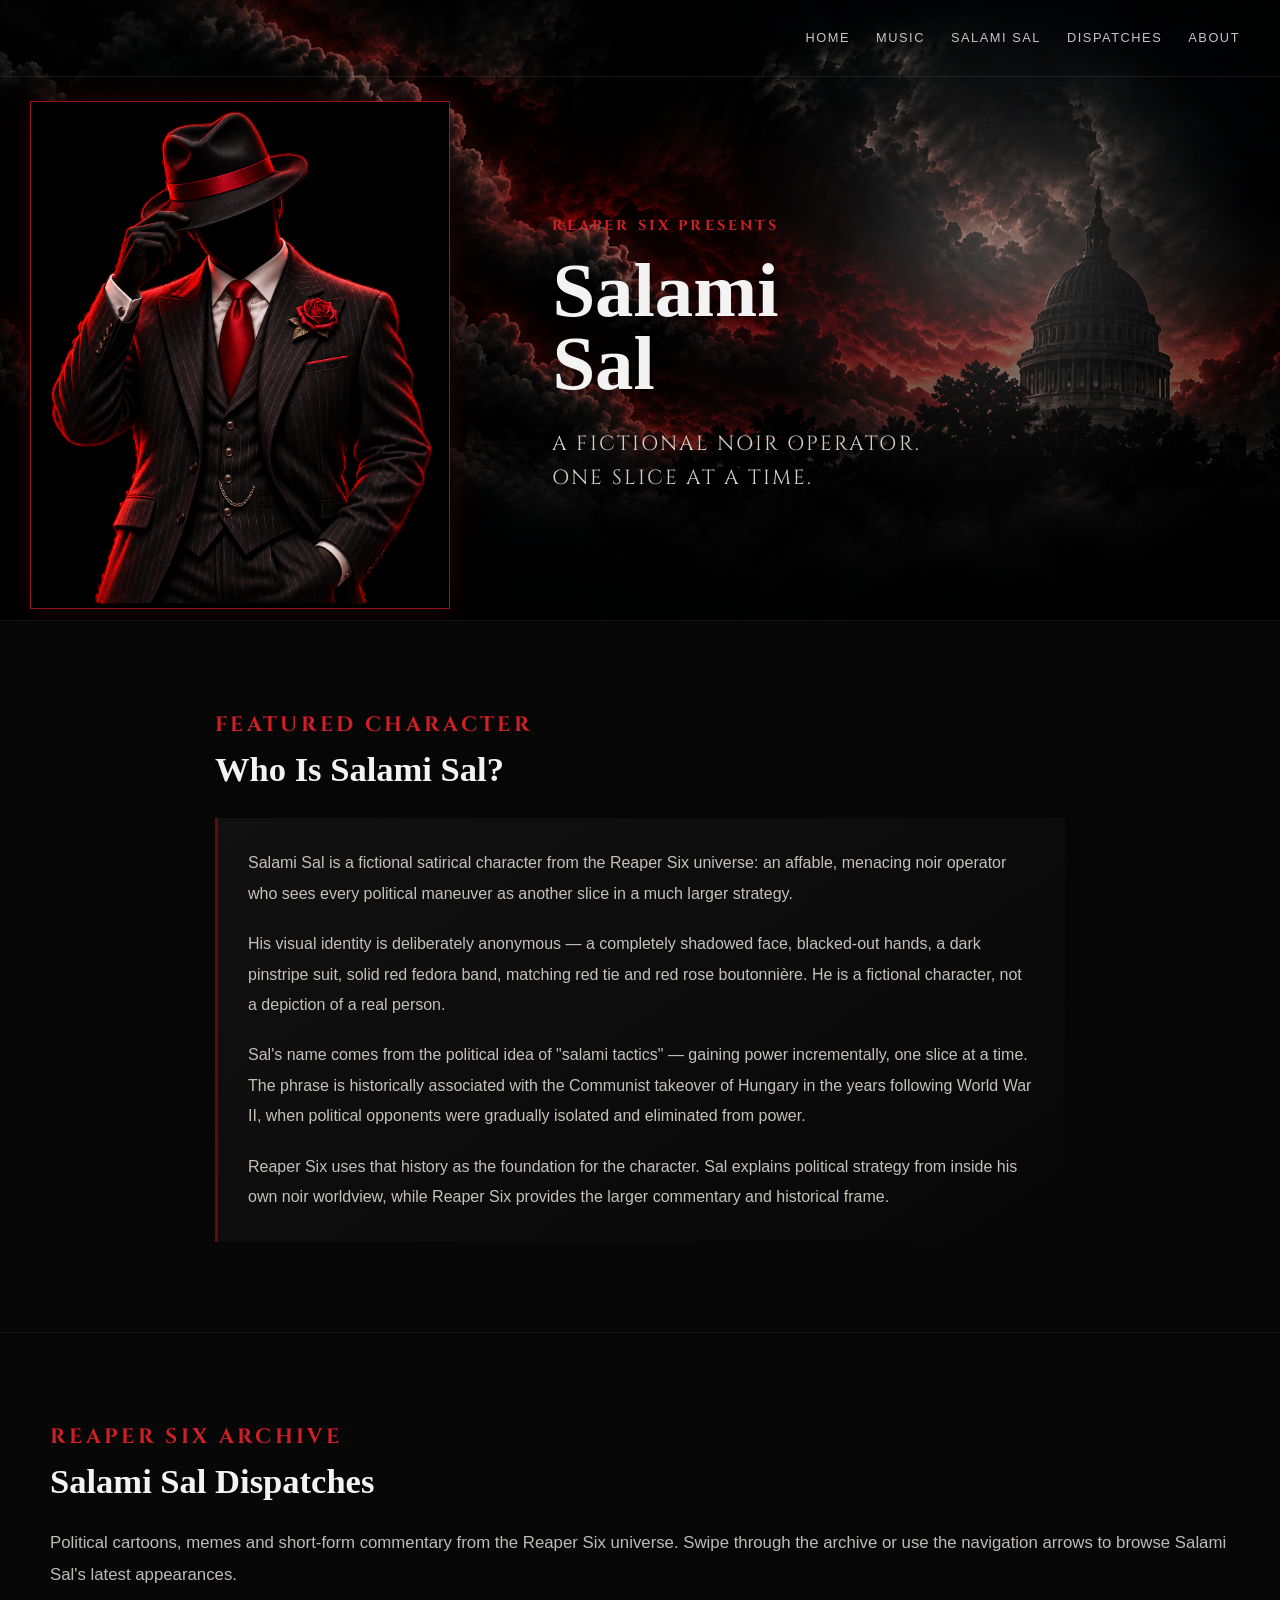
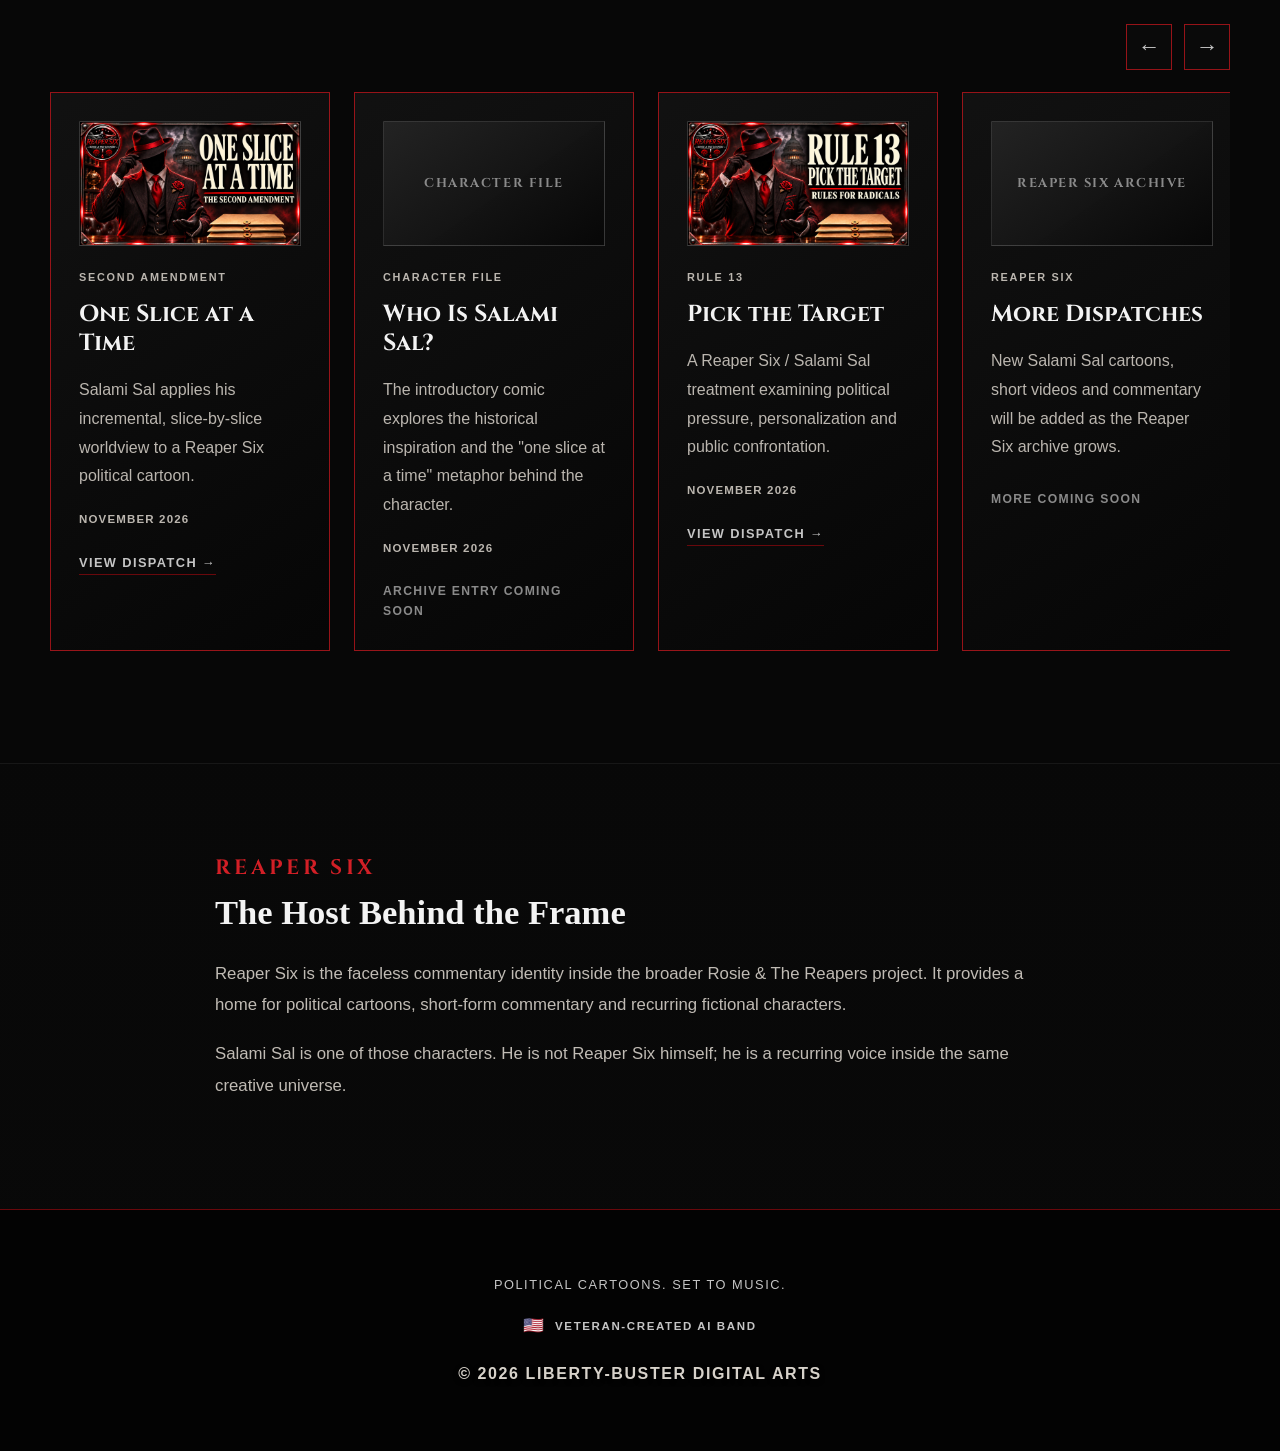
==== reaper-six.html @ 79b8bc8f "Update Reaper Six card with image and link" ====
<!DOCTYPE html>
<html lang="en">
<head>
  <meta charset="UTF-8">
  <meta name="viewport" content="width=device-width, initial-scale=1.0">

  <title>Reaper Six | Rosie & The Reapers</title>

  <meta
    name="description"
    content="Reaper Six commentary and the fictional satirical character Salami Sal — part of the Rosie & The Reapers universe."
  >

  <link rel="preconnect" href="https://fonts.googleapis.com">
  <link rel="preconnect" href="https://fonts.gstatic.com" crossorigin>
  <link
    href="https://fonts.googleapis.com/css2?family=Cinzel:wght@500;600;700&display=swap"
    rel="stylesheet"
  >

  <link rel="stylesheet" href="styles.css">

  <style>
    .reaper-six-page .song-hero-content {
      grid-template-columns: minmax(300px, 420px) 1fr;
    }

    .salami-sal-portrait img {
      display: block;
      width: 100%;
      max-width: 420px;
      height: auto;

      border: 1px solid var(--border-red);
      box-shadow:
        0 0 28px rgba(190, 22, 29, 0.18),
        0 18px 38px rgba(0, 0, 0, 0.72);
    }

    .reaper-six-page .song-caption {
      max-width: 720px;
    }

    .reaper-six-card-grid {
      margin-top: 34px;

      display: grid;
      grid-template-columns: repeat(2, minmax(0, 1fr));
      gap: 24px;
    }

    .reaper-six-card {
      padding: 28px;

      border: 1px solid var(--border-red);
      background:
        linear-gradient(
          145deg,
          rgba(18, 18, 18, 0.96),
          rgba(6, 6, 6, 0.96)
        );
    }

    .reaper-six-card .card-category {
      margin: 0 0 12px;
    }

    .reaper-six-card h3 {
      margin: 0 0 18px;

      color: var(--white);
      font-family: "Cinzel", Georgia, serif;
      font-size: 1.45rem;
      line-height: 1.25;
    }

    .reaper-six-card p {
      color: #bbb6af;
      line-height: 1.8;
    }

    .reaper-six-card a {
      display: inline-block;
      margin-top: 12px;

      color: var(--silver);
      font-size: 0.8rem;
      font-weight: 700;
      letter-spacing: 0.11em;
      text-decoration: none;
      text-transform: uppercase;

      border-bottom: 1px solid var(--red-dark);
    }

    .reaper-six-card a:hover {
      color: var(--red-bright);
      border-color: var(--red-bright);
    }

    .reaper-six-status {
      display: inline-block;
      margin-top: 12px;

      color: var(--steel);
      font-size: 0.76rem;
      font-weight: 700;
      letter-spacing: 0.11em;
      text-transform: uppercase;
    }

    .character-details {
      margin-top: 30px;
      padding: 30px;

      border-left: 3px solid var(--red-dark);
      background:
        linear-gradient(
          145deg,
          rgba(18, 18, 18, 0.92),
          rgba(7, 7, 7, 0.92)
        );
    }

    .character-details p {
      margin: 0 0 20px;
      color: #c5c0b8;
      line-height: 1.9;
    }

    .character-details p:last-child {
      margin-bottom: 0;
    }

    @media (max-width: 1100px) {
      .reaper-six-page .song-hero-content {
        grid-template-columns: 1fr;
      }

      .salami-sal-portrait img {
        max-width: 380px;
      }

      .reaper-six-card-grid {
        grid-template-columns: 1fr;
      }
    }
  /* =========================================
   SALAMI SAL DISPATCH CAROUSEL
   ========================================= */

.dispatch-carousel-shell {
  margin-top: 34px;
}

.dispatch-carousel-topbar {
  display: flex;
  justify-content: flex-end;
  gap: 12px;
  margin-bottom: 18px;
}

.carousel-button {
  width: 46px;
  height: 46px;

  border: 1px solid var(--border-red);
  background: rgba(10, 10, 10, 0.92);
  color: var(--silver);

  font-size: 1.4rem;
  cursor: pointer;

  transition:
    border-color 0.2s ease,
    color 0.2s ease,
    background 0.2s ease;
}

.carousel-button:hover,
.carousel-button:focus-visible {
  color: var(--red-bright);
  border-color: var(--red-bright);
  background: rgba(25, 8, 8, 0.96);
}

.salami-carousel {
  display: grid;
  grid-auto-flow: column;
  grid-auto-columns: minmax(
    280px,
    calc((100% - 48px) / 3)
  );

  gap: 24px;

  overflow-x: auto;
  overscroll-behavior-inline: contain;

  scroll-behavior: smooth;
  scroll-snap-type: inline mandatory;

  padding: 4px 2px 22px;
}

.salami-carousel .reaper-six-card {
  scroll-snap-align: start;
  scroll-snap-stop: always;
  min-width: 0;
}

.salami-carousel:focus-visible {
  outline: 1px solid var(--red-bright);
  outline-offset: 6px;
}

.dispatch-thumb {
  width: 100%;
  aspect-ratio: 16 / 9;
  margin-bottom: 22px;

  overflow: hidden;

  border: 1px solid rgba(150, 150, 150, 0.25);
  background:
    linear-gradient(
      145deg,
      rgba(36, 36, 36, 0.94),
      rgba(7, 7, 7, 0.98)
    );
}

.dispatch-thumb img {
  display: block;
  width: 100%;
  height: 100%;
  object-fit: cover;
}

.dispatch-thumb-placeholder {
  display: flex;
  align-items: center;
  justify-content: center;

  padding: 20px;

  color: var(--steel);
  font-family: "Cinzel", Georgia, serif;
  font-size: 0.8rem;
  font-weight: 700;
  letter-spacing: 0.12em;
  text-align: center;
  text-transform: uppercase;
}

.dispatch-date {
  margin-top: 18px;

  color: var(--steel);
  font-size: 0.72rem;
  font-weight: 700;
  letter-spacing: 0.1em;
  text-transform: uppercase;
}

@media (max-width: 900px) {
  .salami-carousel {
    grid-auto-columns: 76%;
  }
}

@media (max-width: 600px) {
  .salami-carousel {
    grid-auto-columns: 88%;
    gap: 18px;
  }

  .dispatch-carousel-topbar {
    margin-bottom: 14px;
  }

  .carousel-button {
    width: 42px;
    height: 42px;
  }
}
  </style>
</head>

<body class="reaper-six-page">

<header class="site-header">
  <div class="header-inner">
    <nav class="main-nav" aria-label="Main navigation">
      <a href="index.html">Home</a>
      <a href="index.html#music">Music</a>
      <a href="#salami-sal">Salami Sal</a>
      <a href="#dispatches">Dispatches</a>
      <a href="index.html#about">About</a>
    </nav>
  </div>
</header>

<main>

  <!-- =========================================
       REAPER SIX HERO
       ========================================= -->

  <section class="song-hero">
    <div class="song-hero-atmosphere"></div>
    <div class="song-hero-overlay"></div>

    <div class="song-hero-content">

      <div class="salami-sal-portrait">
        <img
          src="assets/salami-sal-portrait.png"
          alt="Salami Sal, a fictional faceless noir character from Reaper Six"
        >
      </div>

      <div class="song-heading">
        <p class="song-category">
          Reaper Six Presents
        </p>

        <h1>
          Salami<br>
          Sal
        </h1>

        <p class="song-caption">
          A fictional noir operator.<br>
          One slice at a time.
        </p>
      </div>

    </div>
  </section>


  <!-- =========================================
       SALAMI SAL
       ========================================= -->

  <section class="song-section" id="salami-sal">
    <div class="song-section-inner song-text-column">

      <p class="section-label">
        FEATURED CHARACTER
      </p>

      <h2>
        Who Is Salami Sal?
      </h2>

   <div class="character-details">

  <p>
    Salami Sal is a fictional satirical character from the Reaper Six
    universe: an affable, menacing noir operator who sees every political
    maneuver as another slice in a much larger strategy.
  </p>

  <p>
    His visual identity is deliberately anonymous — a completely shadowed
    face, blacked-out hands, a dark pinstripe suit, solid red fedora band,
    matching red tie and red rose boutonnière. He is a fictional character,
    not a depiction of a real person.
  </p>

  <p>
    Sal's name comes from the political idea of "salami tactics" — gaining
    power incrementally, one slice at a time. The phrase is historically
    associated with the Communist takeover of Hungary in the years following
    World War II, when political opponents were gradually isolated and
    eliminated from power.
  </p>

  <p>
    Reaper Six uses that history as the foundation for the character.
    Sal explains political strategy from inside his own noir worldview,
    while Reaper Six provides the larger commentary and historical frame.
  </p>

</div>   

    </div>
  </section>

<!-- =========================================
     SALAMI SAL DISPATCHES
     ========================================= -->

<section class="song-section song-section-dark" id="dispatches">

  <div class="song-section-inner">

    <p class="section-label">
      REAPER SIX ARCHIVE
    </p>

    <h2>
      Salami Sal Dispatches
    </h2>

    <p class="song-body-copy">
      Political cartoons, memes and short-form commentary from the
      Reaper Six universe. Swipe through the archive or use the
      navigation arrows to browse Salami Sal's latest appearances.
    </p>


    <div class="dispatch-carousel-shell">

      <div class="dispatch-carousel-topbar">

        <button
          class="carousel-button carousel-prev"
          type="button"
          aria-label="Previous Salami Sal dispatch"
        >
          ←
        </button>

        <button
          class="carousel-button carousel-next"
          type="button"
          aria-label="Next Salami Sal dispatch"
        >
          →
        </button>

      </div>


      <div
        class="salami-carousel"
        id="salami-carousel"
        tabindex="0"
        aria-label="Salami Sal Dispatches"
      >


        <article class="reaper-six-card">

  <div class="dispatch-thumb">
    <img
      src="assets/dispatches/salami-sal-second-amendment.jpg"
      alt="One Slice at a Time — The Second Amendment"
    >
  </div>

  <p class="card-category">
    SECOND AMENDMENT
  </p>

  <h3>
    One Slice at a Time
  </h3>

  <p>
    Salami Sal applies his incremental, slice-by-slice
    worldview to a Reaper Six political cartoon.
  </p>

  <p class="dispatch-date">
    November 2026
  </p>

  <a href="dispatches/salami-sal-second-amendment.html">
    View Dispatch →
  </a>

</article>

        <article class="reaper-six-card">

          <div class="dispatch-thumb dispatch-thumb-placeholder">
            Character File
          </div>

          <p class="card-category">
            CHARACTER FILE
          </p>

          <h3>
            Who Is Salami Sal?
          </h3>

          <p>
            The introductory comic explores the historical inspiration
            and the "one slice at a time" metaphor behind the character.
          </p>

          <p class="dispatch-date">
            November 2026
          </p>

          <span class="reaper-six-status">
            Archive entry coming soon
          </span>

        </article>


      <article class="reaper-six-card">

  <div class="dispatch-thumb">
    <img
      src="assets/dispatches/salami-sal-rule-13.jpg"
      alt="Rule 13: Pick the Target"
    >
  </div>

  <p class="card-category">
    RULE 13
  </p>

  <h3>
    Pick the Target
  </h3>

  <p>
    A Reaper Six / Salami Sal treatment examining political
    pressure, personalization and public confrontation.
  </p>

  <p class="dispatch-date">
    November 2026
  </p>

  <a href="dispatches/salami-sal-rule-13.html">
    View Dispatch →
  </a>

</article>

        <article class="reaper-six-card">

          <div class="dispatch-thumb dispatch-thumb-placeholder">
            Reaper Six Archive
          </div>

          <p class="card-category">
            REAPER SIX
          </p>

          <h3>
            More Dispatches
          </h3>

          <p>
            New Salami Sal cartoons, short videos and commentary
            will be added as the Reaper Six archive grows.
          </p>

          <span class="reaper-six-status">
            More coming soon
          </span>

        </article>


      </div>

    </div>

  </div>

</section>
 


  <!-- =========================================
       ABOUT REAPER SIX
       ========================================= -->

  <section class="song-section">
    <div class="song-section-inner song-text-column">

      <p class="section-label">
        REAPER SIX
      </p>

      <h2>
        The Host Behind the Frame
      </h2>

      <div class="song-body-copy">
        <p>
          Reaper Six is the faceless commentary identity inside the broader
          Rosie &amp; The Reapers project. It provides a home for political
          cartoons, short-form commentary and recurring fictional characters.
        </p>

        <p>
          Salami Sal is one of those characters. He is not Reaper Six himself;
          he is a recurring voice inside the same creative universe.
        </p>
      </div>

    </div>
  </section>

</main>

<footer class="site-footer">
  <p class="footer-tagline">
    Political Cartoons. Set to Music.
  </p>

  <div class="veteran-badge">
    <span class="veteran-flag" aria-hidden="true">🇺🇸</span>
    <span>Veteran-Created AI Band</span>
  </div>

  <p class="copyright">
    © 2026 Liberty-Buster Digital Arts
  </p>
</footer>

<script>
  const salamiCarousel =
    document.getElementById("salami-carousel");

  const previousDispatch =
    document.querySelector(".carousel-prev");

  const nextDispatch =
    document.querySelector(".carousel-next");

  function getDispatchScrollAmount() {
    const card =
      salamiCarousel.querySelector(".reaper-six-card");

    if (!card) {
      return salamiCarousel.clientWidth * 0.8;
    }

    return card.getBoundingClientRect().width + 24;
  }

  previousDispatch.addEventListener("click", function () {
    salamiCarousel.scrollBy({
      left: -getDispatchScrollAmount(),
      behavior: "smooth"
    });
  });

  nextDispatch.addEventListener("click", function () {
    salamiCarousel.scrollBy({
      left: getDispatchScrollAmount(),
      behavior: "smooth"
    });
  });
</script>
  
</body>
</html>
---- styles.css ----
/* =========================================================
   ROSIE & THE REAPERS
   Global Design System
   ========================================================= */

:root {
  --black: #050505;
  --black-soft: #0c0c0c;
  --panel: #111111;

  --red: #b31217;
  --red-bright: #d21f26;
  --red-dark: #69080c;

  --silver: #c5c5c5;
  --steel: #8a8a8a;
  --white: #f3f3f3;

  --border-red: rgba(190, 22, 29, 0.78);

  --content-width: 1200px;
}


/* =========================================================
   RESET
   ========================================================= */

* {
  box-sizing: border-box;
}

html {
  scroll-behavior: smooth;
}

body {
  margin: 0;

  background:
    linear-gradient(
      to bottom,
      #050505,
      #090909
    );

  color: var(--white);

  font-family:
    Arial,
    Helvetica,
    sans-serif;

  line-height: 1.6;
}

a {
  color: inherit;
}


/* =========================================================
   HEADER
   ========================================================= */

.site-header {
  position: absolute;
  top: 0;
  left: 0;
  width: 100%;

  z-index: 10;

  border-bottom:
    1px solid rgba(255, 255, 255, 0.08);
}

.header-inner {
  width: min(
    calc(100% - 40px),
    var(--content-width)
  );

  margin: 0 auto;

  min-height: 76px;

  display: flex;
   
  align-items: center; 
   
  justify-content: flex-end;
   
  gap: 30px;
}

.site-name {
  color: var(--white);

  text-decoration: none;

  font-size: 1rem;

  font-weight: 700;

  letter-spacing: 0.12em;

  text-transform: uppercase;
}

.main-nav {
  display: flex;
  gap: 26px;

  font-size: 0.8rem;

  letter-spacing: 0.12em;

  text-transform: uppercase;
}

.main-nav a {
  text-decoration: none;

  color: var(--silver);

  transition:
    color 0.2s ease;
}

.main-nav a:hover {
  color: var(--red-bright);
}


/* =========================================================
   HERO
   ========================================================= */

.hero {
  position: relative;
  min-height: 720px;

  display: flex;
  align-items: center;

  overflow: hidden;

  background: #030303;
}

.hero-atmosphere {
  position: absolute;
  inset: 0;

  background-image: url("assets/hero-capitol-bg.png");
  background-size: cover;
  background-position: center center;
  background-repeat: no-repeat;

  transform: scale(1.015);
}
    
.hero::before {
  content: "";

  position: absolute;
  inset: 0;

  z-index: 1;

  background:
    linear-gradient(
      to right,
      rgba(0, 0, 0, 0.22) 0%,
      rgba(0, 0, 0, 0.05) 35%,
      rgba(0, 0, 0, 0.08) 65%,
      rgba(0, 0, 0, 0.28) 100%
    ),
    linear-gradient(
      to bottom,
      rgba(0, 0, 0, 0.05) 0%,
      rgba(0, 0, 0, 0.08) 60%,
      rgba(0, 0, 0, 0.72) 100%
    );
}

.hero-overlay {
  position: absolute;
  inset: 0;

  z-index: 1;

  background:
    radial-gradient(
      ellipse at 50% 45%,
      transparent 30%,
      rgba(0, 0, 0, 0.18) 72%,
      rgba(0, 0, 0, 0.48) 100%
    );
}

.hero-content {
  position: relative;
  z-index: 2;

  width: min(calc(100% - 70px), 1650px);
  margin: 88px auto 0;

  display: grid;

  grid-template-columns:
    minmax(280px, 370px)
    minmax(520px, 1fr)
    minmax(180px, 220px);

  align-items: center;

  gap: clamp(70px, 7vw, 130px);
}
/* =========================================================
   HERO LOGO
   ========================================================= */

.hero-logo {
  grid-column: 1;
  grid-row: 1;

  display: flex;
  align-items: center;
  justify-content: flex-start;

  justify-self: start;
}

.hero-logo img {
  display: block;

  width: clamp(270px, 22vw, 360px);
  max-width: 100%;
  height: auto;

  border-radius: 50%;  

  filter:
    drop-shadow(0 0 22px rgba(190, 15, 20, 0.28))
    drop-shadow(0 12px 30px rgba(0, 0, 0, 0.85));
}

.hero-main {
  grid-column: 2;
  grid-row: 1;

  align-self: center;

  max-width: 780px;

  transform: translateY(-22px); 
}

.hero-sidecopy {
  grid-column: 3;
  grid-row: 1;

  justify-self: end;
  align-self: center;

  width: 190px;

  text-align: center;

  transform: translateX(24px);
}

/* hero typography */

/* =========================================================
   HERO WORDMARK IMAGE
   ========================================================= */

.hero-brand-lockup {
  width: 108%;
  transform: translate(-4%, -24px);
  text-align: center;
}

.hero-wordmark-image {
  margin-bottom: 10px;
}

.hero-wordmark-image img {
  display: block;
  width: 100%;
  max-width: 820px;
  height: auto;

  filter:
    drop-shadow(0 5px 8px rgba(0, 0, 0, 0.85))
    drop-shadow(0 10px 18px rgba(0, 0, 0, 0.55));
}

.hero-tagline {
  margin: 0 auto 18px;

  color: #f0ece5;

  font-family: "Cinzel", Georgia, serif;
  font-size: clamp(1rem, 1.35vw, 1.25rem);
  font-weight: 600;

  letter-spacing: 0.20em;
  line-height: 1.5;

  text-align: center;
  text-transform: uppercase;

  text-shadow:
    0 2px 5px rgba(0, 0, 0, 1),
    0 0 12px rgba(0, 0, 0, 0.9);
}

.hero-intro {
  max-width: 540px;

  margin: 0 0 26px;

  color: #d1ccc4;

  font-size: 1rem;
  font-weight: 500;

  line-height: 1.7;
  letter-spacing: 0.10em;

  text-transform: uppercase;

  text-shadow:
    0 2px 5px rgba(0, 0, 0, 1),
    0 0 10px rgba(0, 0, 0, 0.9);
}

.hero-button {
  display: inline-block;

  padding: 13px 25px;

  border: 1px solid var(--red-bright);

  background: rgba(0, 0, 0, 0.28);

  color: var(--white);

  text-decoration: none;
  text-transform: uppercase;

  letter-spacing: 0.15em;

  font-size: 0.82rem;
  font-weight: 700;

  text-shadow:
    0 2px 4px rgba(0, 0, 0, 0.9);

  transition:
    background 0.2s ease,
    border-color 0.2s ease;
}

.hero-button:hover {
  background:
    var(--red-dark);

  border-color:
    var(--red-bright);
}

.sidecopy-tagline {
  margin: 0;

  color: var(--white);

  font-family:
    Georgia,
    "Times New Roman",
    serif;

  font-size:
    clamp(1.3rem, 1.7vw, 2rem);

  line-height: 1.22;

  letter-spacing: 0.06em;

  text-transform: uppercase;

  text-shadow:
    0 2px 8px rgba(0, 0, 0, 0.95);
}

.sidecopy-divider {
  width: 52px;
  height: 2px;

  margin: 0 auto 24px;

  background: var(--red-bright);

  box-shadow:
    0 0 10px rgba(210, 31, 38, 0.55);
}

.sidecopy-points {
  margin: 0;

  color: #e0dcd5;

  font-family: "Cinzel", Georgia, serif;

  font-size: 0.88rem;
  font-weight: 600;

  line-height: 2;
  letter-spacing: 0.12em;

  text-transform: uppercase;

  text-shadow:
    0 2px 5px rgba(0, 0, 0, 1),
    0 0 12px rgba(0, 0, 0, 1);
}

/* =========================================================
   SECTIONS
   ========================================================= */

.section {
  padding:
    100px 20px;

  border-top:
    1px solid
    rgba(255, 255, 255, 0.06);
}

.section-dark {
  background:
    #070707;
}

.section-inner {
  width:
    min(
      100%,
      var(--content-width)
    );

  margin:
    0 auto;
}

.section-inner.narrow {
  max-width:
    800px;
}

.section-label {
  margin:
    0 0 12px;

  color:
    var(--red-bright);

  font-size:
    0.76rem;

  font-weight:
    700;

  letter-spacing:
    0.3em;

  text-transform:
    uppercase;
}

.section h2 {
  margin:
    0 0 24px;

  font-family:
    Georgia,
    "Times New Roman",
    serif;

  font-size:
    clamp(
      2rem,
      5vw,
      4rem
    );

  line-height:
    1.05;
}

.section-copy {
  max-width:
    760px;

  color:
    #b8b8b8;

  font-size:
    1.05rem;
}


/* =========================================================
   CARDS
   ========================================================= */

.card-grid {
  margin-top:
    50px;

  display:
    grid;

  grid-template-columns:
    repeat(
      3,
      1fr
    );

  gap:
    24px;
}

.content-card {
  min-height:
    280px;

  padding:
    30px;

  background:
    linear-gradient(
      145deg,
      #121212,
      #080808
    );

  border:
    1px solid
    var(--border-red);

  box-shadow:
    inset
    0 0 0
    1px
    rgba(255, 255, 255, 0.025);
}

.card-category {
  color:
    var(--red-bright);

  font-size:
    0.68rem;

  font-weight:
    700;

  letter-spacing:
    0.16em;

  text-transform:
    uppercase;
}

.content-card h3 {
  font-family:
    Georgia,
    "Times New Roman",
    serif;

  font-size:
    1.8rem;

  margin:
    18px 0;
}

.content-card p {
  color:
    #aaa;
}

.content-card a {
  display:
    inline-block;

  margin-top:
    18px;

  color:
    var(--silver);

  text-decoration:
    none;

  font-size:
    0.82rem;

  font-weight:
    700;

  letter-spacing:
    0.12em;

  text-transform:
    uppercase;
}

.content-card a:hover {
  color:
    var(--red-bright);
}


/* =========================================================
   FOOTER
   ========================================================= */

.site-footer {
  padding:
    60px 20px;

  text-align:
    center;

  border-top:
    1px solid
    var(--red-dark);

  background:
    #030303;
}

.site-footer p {
  margin:
    5px 0;
}

.footer-tagline {
  color:
    var(--silver);

  letter-spacing:
    0.12em;

  text-transform:
    uppercase;

  font-size:
    0.8rem;
}

.copyright {
  margin-top: 26px !important;

  color: #d7d2ca;

  font-size: 1rem;
  font-weight: 800;

  letter-spacing: 0.10em;
  line-height: 1.5;

  text-transform: uppercase;

  text-shadow:
    0 2px 5px rgba(0, 0, 0, 0.9);
}


/* =========================================================
   VETERAN IDENTITY
   ========================================================= */

.veteran-badge {
  display: flex;
  align-items: center;
  justify-content: center;
  gap: 9px;

  margin-top: 22px;

  color: var(--silver);

  font-size: 0.72rem;
  font-weight: 700;

  letter-spacing: 0.14em;
  text-transform: uppercase;
}

.veteran-flag {
  font-size: 1.05rem;
  line-height: 1;
}

/* =========================================================
   SONG PAGE HERO
   ========================================================= */

.song-hero {
  position: relative;
  min-height: 620px;

  display: flex;
  align-items: center;

  overflow: hidden;

  background: #030303;
}

.song-hero-atmosphere {
  position: absolute;
  inset: 0;

  background-image: url("assets/hero-capitol-bg.png");
  background-size: cover;
  background-position: center;
  background-repeat: no-repeat;
}

.song-hero-overlay {
  position: absolute;
  inset: 0;

  background:
    linear-gradient(
      to right,
      rgba(0, 0, 0, 0.70) 0%,
      rgba(0, 0, 0, 0.30) 45%,
      rgba(0, 0, 0, 0.32) 100%
    ),
    linear-gradient(
      to bottom,
      rgba(0, 0, 0, 0.04),
      rgba(0, 0, 0, 0.58)
    );
}

.song-hero::after {
  content: "";

  position: absolute;
  inset: 0;

  pointer-events: none;
  z-index: 1;

  background:
    radial-gradient(
      circle at 78% 42%,
      rgba(255, 255, 255, 0.22) 0%,
      rgba(255, 255, 255, 0.13) 8%,
      rgba(255, 255, 255, 0.04) 16%,
      rgba(255, 255, 255, 0) 25%
    );

  mix-blend-mode: screen;
  opacity: 0.9;
}

.song-hero-content {
  position: relative;
  z-index: 2;

  width: min(calc(100% - 60px), 1300px);
  margin: 90px auto 0;

  display: grid;
  grid-template-columns: 300px 1fr;

  gap: clamp(60px, 8vw, 130px);

  align-items: center;
}

.song-brand-logo {
  display: block;

  width: 280px;
  max-width: 100%;
  height: auto;

  border-radius: 50%;

  filter:
    drop-shadow(0 0 20px rgba(190, 15, 20, 0.28))
    drop-shadow(0 12px 28px rgba(0, 0, 0, 0.85));
}

.song-category {
  margin: 0 0 18px;

  color: var(--red-bright);

  font-family: "Cinzel", Georgia, serif;

  font-size: 0.9rem;
  font-weight: 700;

  letter-spacing: 0.22em;

  text-transform: uppercase;
}

.song-heading h1 {
  margin: 0 0 26px;

  color: var(--white);

  font-family:
    Georgia,
    "Times New Roman",
    serif;

  font-size: clamp(3.5rem, 6vw, 6.5rem);

  line-height: 0.95;

  text-shadow:
    0 4px 18px rgba(0, 0, 0, 0.95);
}

.song-caption {
  margin: 0;

  color: #d5d0c8;

  font-family: "Cinzel", Georgia, serif;

  font-size: clamp(1rem, 1.6vw, 1.35rem);

  line-height: 1.7;
  letter-spacing: 0.10em;

  text-transform: uppercase;
}


/* =========================================================
   SONG CONTENT
   ========================================================= */

.song-section {
  padding: 90px 24px;

  border-top:
    1px solid rgba(255, 255, 255, 0.06);
}

.song-section-dark {
  background: #070707;
}

.song-section-inner {
  width: min(100%, 1180px);

  margin: 0 auto;
}

.song-text-column {
  max-width: 850px;
}

.song-section h2 {
  margin: 0 0 26px;

  font-family:
    Georgia,
    "Times New Roman",
    serif;

  font-size: clamp(1.8rem, 2.7vw, 2.7rem);

  line-height: 1.08;
}

/* =========================================================
   SONG SECTION LABELS
   ========================================================= */

.song-section .section-label {
  color: var(--red-bright);

  font-family: "Cinzel", Georgia, serif;
  font-size: clamp(1.1rem, 1.7vw, 1.3rem);
  font-weight: 700;

  letter-spacing: 0.16em;
  line-height: 1.35;

  text-transform: uppercase;
}
.song-body-copy {
  color: #c0bbb4;

  font-size: 1.05rem;

  line-height: 1.9;
}


/* =========================================================
   SONG MEDIA
   ========================================================= */

.song-media-grid {
  margin-top: 42px;

  display: grid;

  grid-template-columns:
    minmax(260px, 360px)
    1fr;

  gap: 48px;

  align-items: center;
}

.cover-placeholder {
  aspect-ratio: 1;

  display: grid;
  place-items: center;

  border: 1px solid var(--border-red);

  background:
    linear-gradient(
      145deg,
      #151515,
      #060606
    );

  color: var(--steel);

  font-family: "Cinzel", Georgia, serif;

  letter-spacing: 0.16em;

  text-transform: uppercase;
}

.song-cover img {
  display: block;
  width: 100%;
  height: auto;

  border: 1px solid var(--border-red);

  box-shadow:
    0 10px 28px rgba(0, 0, 0, 0.65);
}

.listen-panel {
  padding: 32px;

  border: 1px solid var(--border-red);

  background: rgba(5, 5, 5, 0.78);
}

.listen-panel p {
  color: #bbb6af;

  line-height: 1.8;
}

.dsp-links {
  margin-top: 26px;

  display: flex;
  flex-wrap: wrap;

  gap: 12px;
}

.dsp-links a {
  padding: 10px 16px;

  border: 1px solid var(--red-dark);

  text-decoration: none;

  font-size: 0.78rem;
  font-weight: 700;

  letter-spacing: 0.10em;

  text-transform: uppercase;
}

.dsp-links a:hover {
  border-color: var(--red-bright);
  background: var(--red-dark);
}


/* =========================================================
   SONG TEXT PANELS
   ========================================================= */

.lyrics-panel,
.reference-panel,
.sources-panel {
  margin-top: 30px;

  padding: 32px;

  border-left:
    3px solid var(--red-dark);

  background:
    linear-gradient(
      145deg,
      rgba(18, 18, 18, 0.92),
      rgba(7, 7, 7, 0.92)
    );

  color: #c5c0b8;

  line-height: 1.9;
}

/* =========================================================
   REFERENCE & SOURCE PANELS
   ========================================================= */

.reference-panel h3,
.sources-panel h3 {
  margin: 38px 0 14px;

  color: var(--red-bright);

  font-family: "Cinzel", Georgia, serif;
  font-size: 1.05rem;
  font-weight: 700;

  letter-spacing: 0.08em;
  line-height: 1.4;
}

.reference-panel h3:first-child,
.sources-panel h3:first-child {
  margin-top: 0;
}

.reference-panel p,
.sources-panel p {
  margin: 0 0 22px;
}

.sources-panel strong {
  color: #e2ddd5;
  font-weight: 700;
}

.sources-panel a {
  color: var(--silver);

  font-weight: 700;
  text-decoration: none;

  border-bottom: 1px solid var(--red-dark);

  transition:
    color 0.2s ease,
    border-color 0.2s ease;
}

.sources-panel a:hover {
  color: var(--red-bright);
  border-color: var(--red-bright);
}

/* =========================================================
   LYRICS
   ========================================================= */

.lyrics-panel {
  color: #d8d3cc;

  font-size: 1.05rem;
  line-height: 1.9;
}

.lyric-stanza {
  margin-bottom: 30px;
}

.lyric-stanza:last-child {
  margin-bottom: 0;
}

.lyric-stanza p {
  margin: 0 0 22px;
}

.lyric-section-label {
  margin: 38px 0 24px;

  color: var(--red-bright);

  font-family: "Cinzel", Georgia, serif;
  font-size: 0.82rem;
  font-weight: 700;

  letter-spacing: 0.18em;
  text-transform: uppercase;
}

.lyric-emphasis {
  color: var(--red-bright);

  font-weight: 700;

  text-shadow:
    0 0 10px rgba(210, 31, 38, 0.18);
}

/* =========================================================
   RESPONSIVE
   ========================================================= */

@media (max-width: 1100px) {

  .header-inner {
    flex-direction: column;
    justify-content: center;
    padding: 16px 0;
  }

 .hero-wordmark-image img {
  width: min(100%, 640px);
  max-width: 100%;
  }

 .hero-tagline {
    font-size: 0.9rem;
    letter-spacing: 0.15em;
  }

  .main-nav {
    flex-wrap: wrap;
    justify-content: center;
    gap: 12px 20px;
  }

 .hero {
  min-height: auto;
  padding: 150px 0 80px;
}

.hero-brand-lockup {
  width: 100%;
  transform: none;
}

.hero-atmosphere {
  background-position: 68% center;
}

.hero-content {
  width: min(calc(100% - 40px), 760px);

  margin-top: 0;

  grid-template-columns: 1fr;

  justify-items: start;

  gap: 30px;

  text-align: left;
}

.hero-logo {
  grid-column: 1;
  grid-row: 1;

  justify-self: start;
}

.hero-logo img {
  width: min(320px, 72vw);
}

.hero-main {
  transform: none;
}

.hero-sidecopy {
  grid-column: 1;
  grid-row: 3;

  justify-self: start;

  max-width: 320px;

  margin-top: 10px;

  text-align: left;
}

.sidecopy-divider {
  margin-left: 0;
  margin-right: 0;
}

.hero-intro {
  margin-left: 0;
  margin-right: 0;
}

  .card-grid {
    grid-template-columns: 1fr;
  }

  /* =========================================================
   SONG PAGE RESPONSIVE
   ========================================================= */

.song-hero {
  min-height: auto;
  padding: 140px 0 70px;
}

.song-hero-content {
  width: min(calc(100% - 40px), 760px);
  margin-top: 0;

  grid-template-columns: 1fr;
  gap: 36px;
}

.song-brand-logo {
  width: min(240px, 60vw);
}

.song-heading h1 {
  font-size: clamp(2.8rem, 12vw, 4.6rem);
}

.song-media-grid {
  grid-template-columns: 1fr;
  gap: 28px;
}

.song-cover {
  max-width: 420px;
}

.song-section {
  padding: 70px 20px;
}

.song-text-column {
  max-width: 100%;
}

.listen-panel {
  padding: 26px;
}

.lyrics-panel,
.reference-panel,
.sources-panel {
  padding: 24px;
} 

}
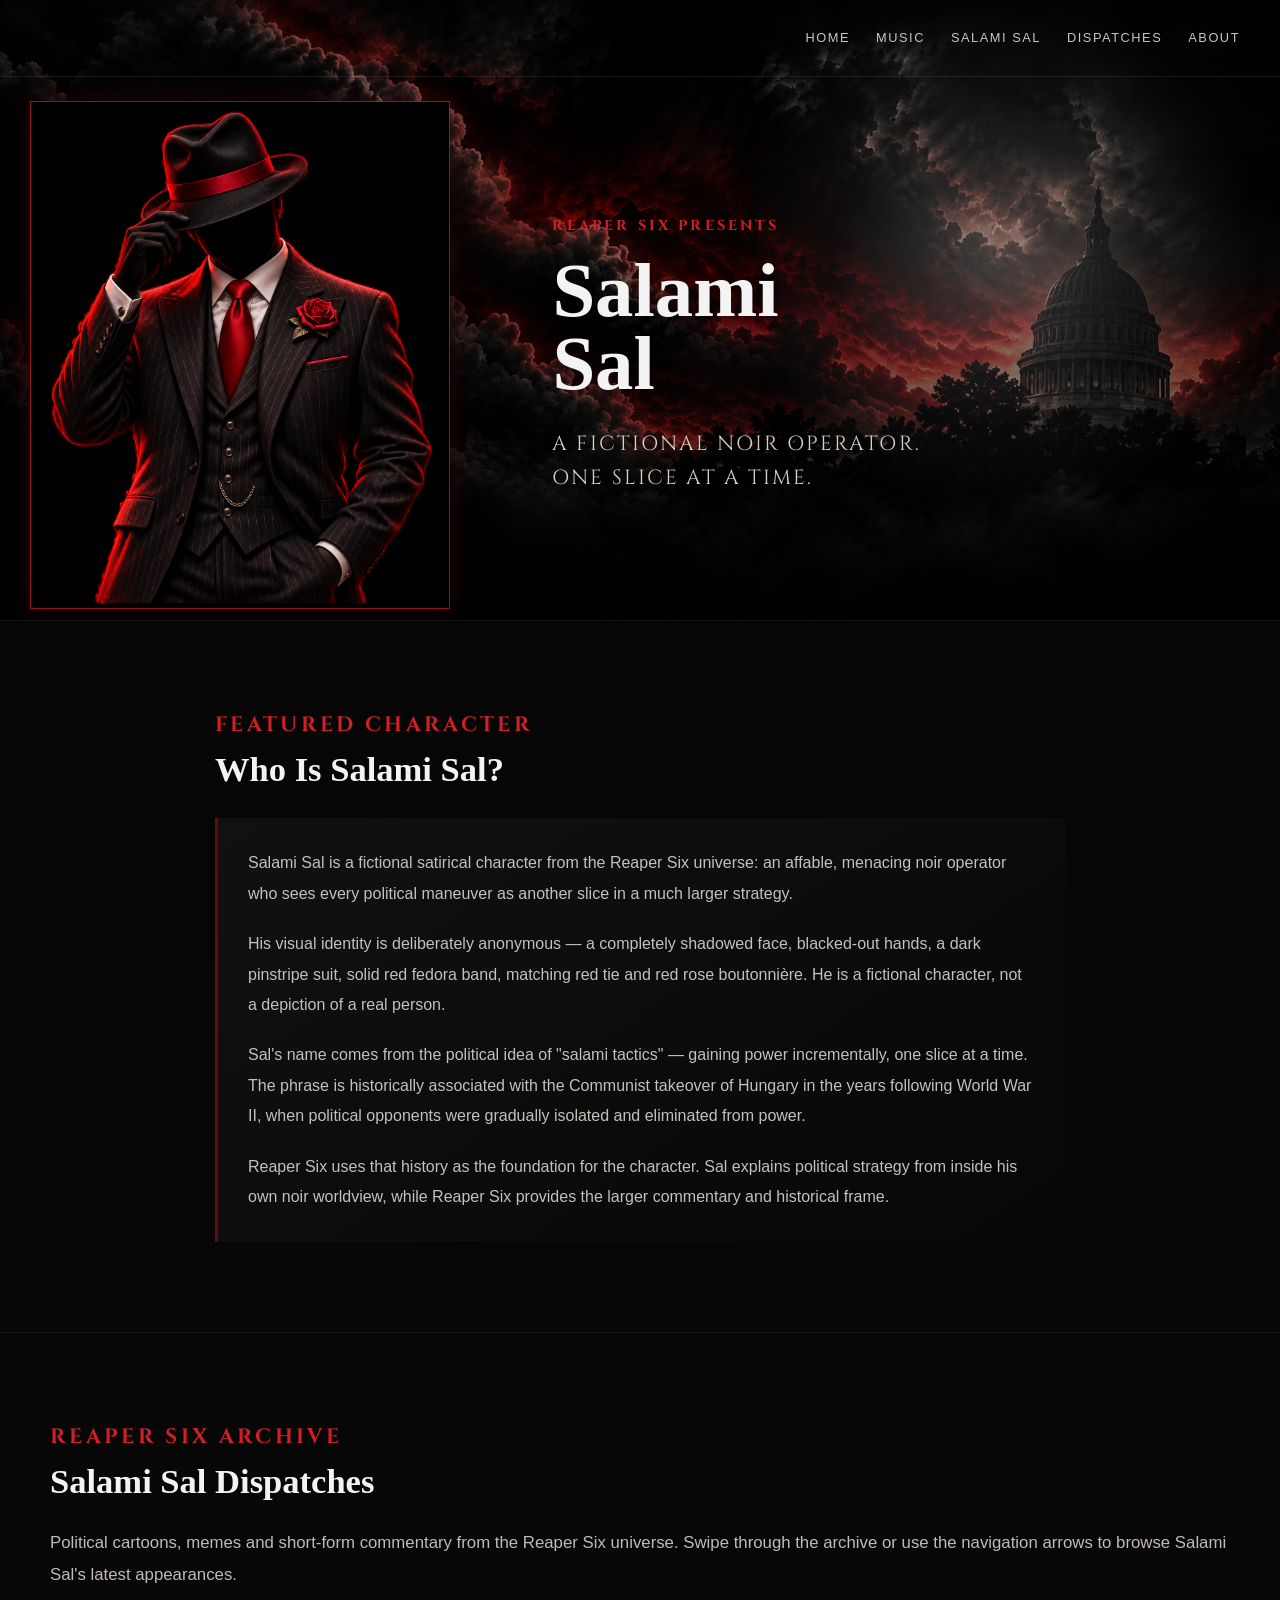
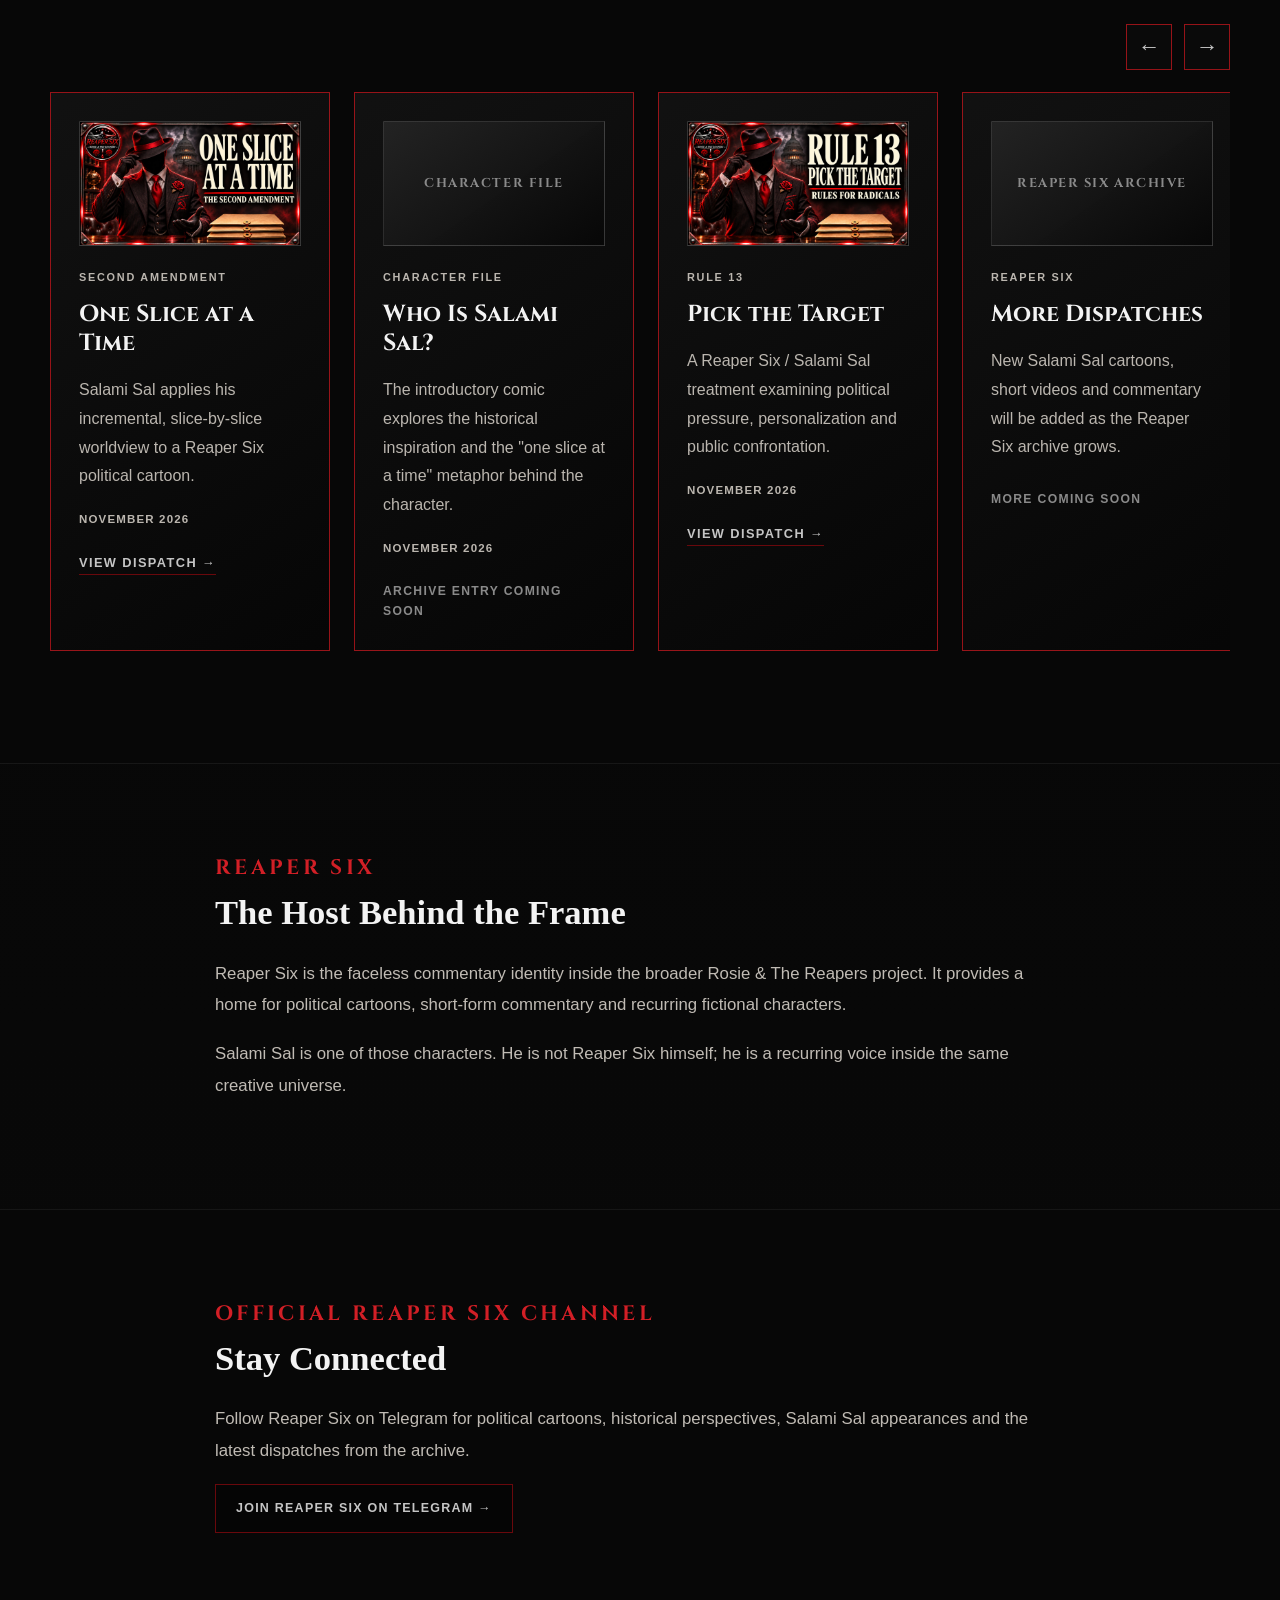
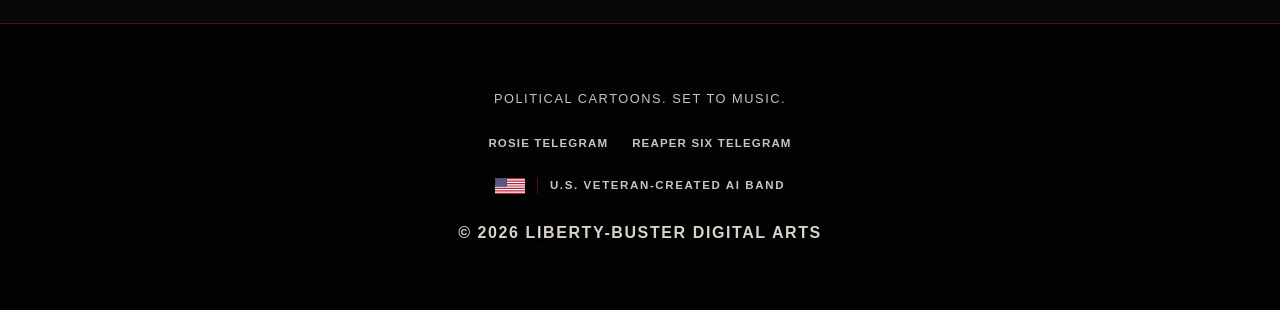
==== commit 70df784e: "Integrate Reaper Six Telegram channel and standardize footer" ====
--- a/reaper-six.html
+++ b/reaper-six.html
@@ -604,17 +604,78 @@
     </div>
   </section>
 
+  <!-- =========================================
+       REAPER SIX TELEGRAM
+       ========================================= -->
+
+  <section class="song-section song-section-dark" id="community">
+
+    <div class="song-section-inner song-text-column">
+
+      <p class="section-label">
+        OFFICIAL REAPER SIX CHANNEL
+      </p>
+
+      <h2>Stay Connected</h2>
+
+      <div class="song-body-copy">
+
+        <p>
+          Follow Reaper Six on Telegram for political cartoons,
+          historical perspectives, Salami Sal appearances
+          and the latest dispatches from the archive.
+        </p>
+
+        <a
+          class="telegram-link"
+          href="https://t.me/reapersix"
+          target="_blank"
+          rel="noopener noreferrer"
+        >
+          Join Reaper Six on Telegram →
+        </a>
+
+      </div>
+
+    </div>
+
+  </section>
+
+
 </main>
 
 <footer class="site-footer">
   <p class="footer-tagline">
     Political Cartoons. Set to Music.
   </p>
-
+<div class="footer-social-links">
+
+  <a
+    href="https://t.me/rosiereapers"
+    target="_blank"
+    rel="noopener noreferrer"
+  >
+    Rosie Telegram
+  </a>
+
+  <a
+    href="https://t.me/reapersix"
+    target="_blank"
+    rel="noopener noreferrer"
+  >
+    Reaper Six Telegram
+  </a>
+
+</div>
   <div class="veteran-badge">
-    <span class="veteran-flag" aria-hidden="true">🇺🇸</span>
-    <span>Veteran-Created AI Band</span>
-  </div>
+
+  <span class="veteran-flag" aria-hidden="true"></span>
+
+  <span class="veteran-divider" aria-hidden="true"></span>
+
+  <span>U.S. Veteran-Created AI Band</span>
+
+</div>
 
   <p class="copyright">
     © 2026 Liberty-Buster Digital Arts
--- a/styles.css
+++ b/styles.css
@@ -688,11 +688,13 @@
    VETERAN IDENTITY
    ========================================================= */
 
+
 .veteran-badge {
   display: flex;
   align-items: center;
   justify-content: center;
-  gap: 9px;
+  flex-wrap: wrap;
+  gap: 12px;
 
   margin-top: 22px;
 
@@ -700,14 +702,25 @@
 
   font-size: 0.72rem;
   font-weight: 700;
-
   letter-spacing: 0.14em;
   text-transform: uppercase;
 }
 
 .veteran-flag {
-  font-size: 1.05rem;
-  line-height: 1;
+  display: inline-block;
+  width: 30px;
+  height: 16px;
+  flex-shrink: 0;
+
+  background: url("assets/us-flag.svg") center / contain no-repeat;
+
+  filter: drop-shadow(0 2px 3px rgba(0, 0, 0, 0.6));
+}
+
+.veteran-divider {
+  width: 1px;
+  height: 16px;
+  background: var(--red-dark);
 }
 
 /* =========================================================
@@ -1287,3 +1300,100 @@
 } 
 
 }
+
+
+/* =========================================================
+   OFFICIAL COMMUNITY CHANNELS
+   ========================================================= */
+
+.community-grid {
+  display: grid;
+  grid-template-columns: repeat(2, minmax(0, 1fr));
+  gap: 24px;
+  margin-top: 40px;
+}
+
+.community-card {
+  min-height: auto;
+  display: flex;
+  flex-direction: column;
+}
+
+.telegram-link {
+  display: inline-flex;
+  align-items: center;
+  justify-content: center;
+  align-self: flex-start;
+
+  gap: 10px;
+  padding: 12px 20px;
+
+  color: var(--silver);
+  border: 1px solid var(--red-dark);
+  background: rgba(5, 5, 5, 0.75);
+
+  font-size: 0.78rem;
+  font-weight: 700;
+  letter-spacing: 0.10em;
+  text-decoration: none;
+  text-transform: uppercase;
+
+  transition:
+    color 0.2s ease,
+    background 0.2s ease,
+    border-color 0.2s ease;
+}
+
+.community-card .telegram-link {
+  margin-top: auto;
+}
+
+.telegram-link:hover,
+.telegram-link:focus-visible {
+  color: var(--white);
+  background: var(--red-dark);
+  border-color: var(--red-bright);
+}
+
+.footer-social-links {
+  display: flex;
+  justify-content: center;
+  flex-wrap: wrap;
+  gap: 14px 24px;
+
+  margin: 24px 0;
+}
+
+.footer-social-links a {
+  color: var(--silver);
+  text-decoration: none;
+
+  font-size: 0.72rem;
+  font-weight: 700;
+  letter-spacing: 0.10em;
+  text-transform: uppercase;
+}
+
+.footer-social-links a:hover,
+.footer-social-links a:focus-visible {
+  color: var(--red-bright);
+}
+
+@media (max-width: 700px) {
+
+  .community-grid {
+    grid-template-columns: 1fr;
+    gap: 20px;
+  }
+
+  .telegram-link {
+    width: 100%;
+  }
+
+  .footer-social-links {
+    flex-direction: column;
+    align-items: center;
+    gap: 14px;
+  }
+
+}
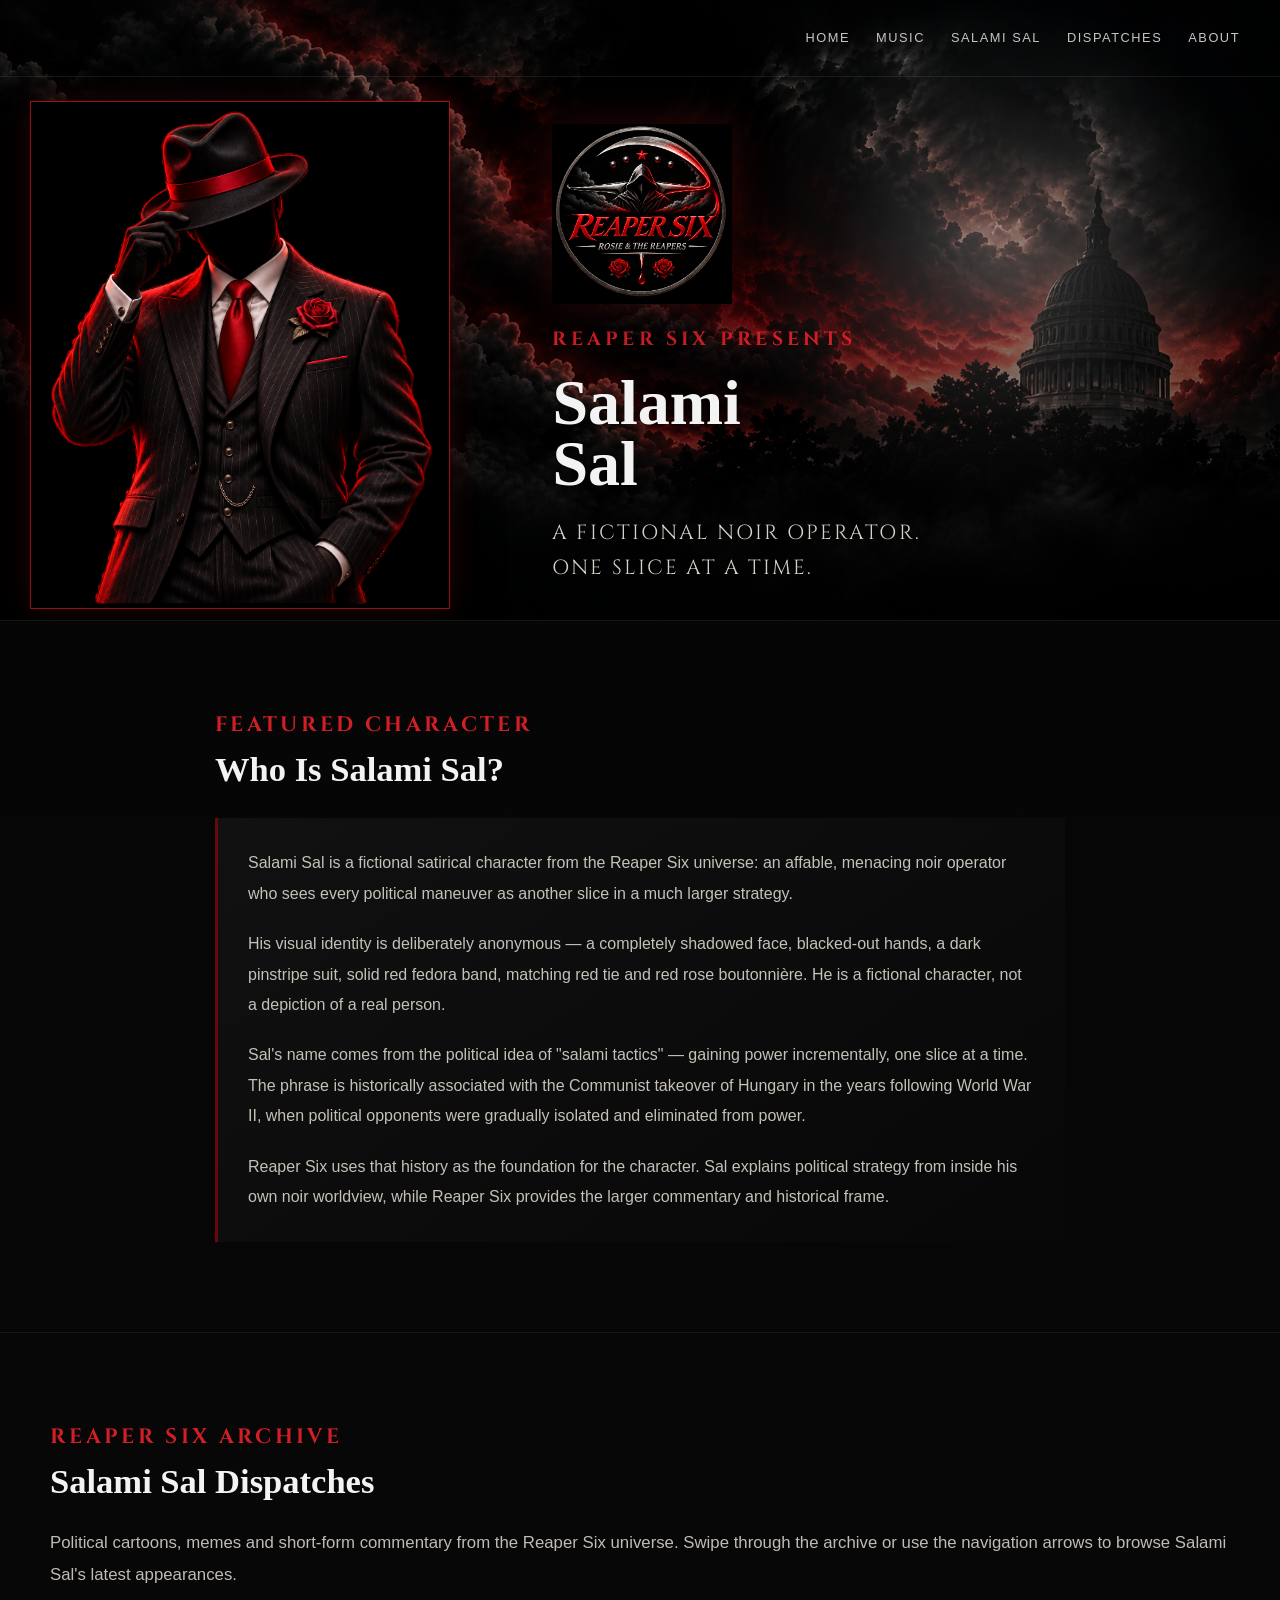
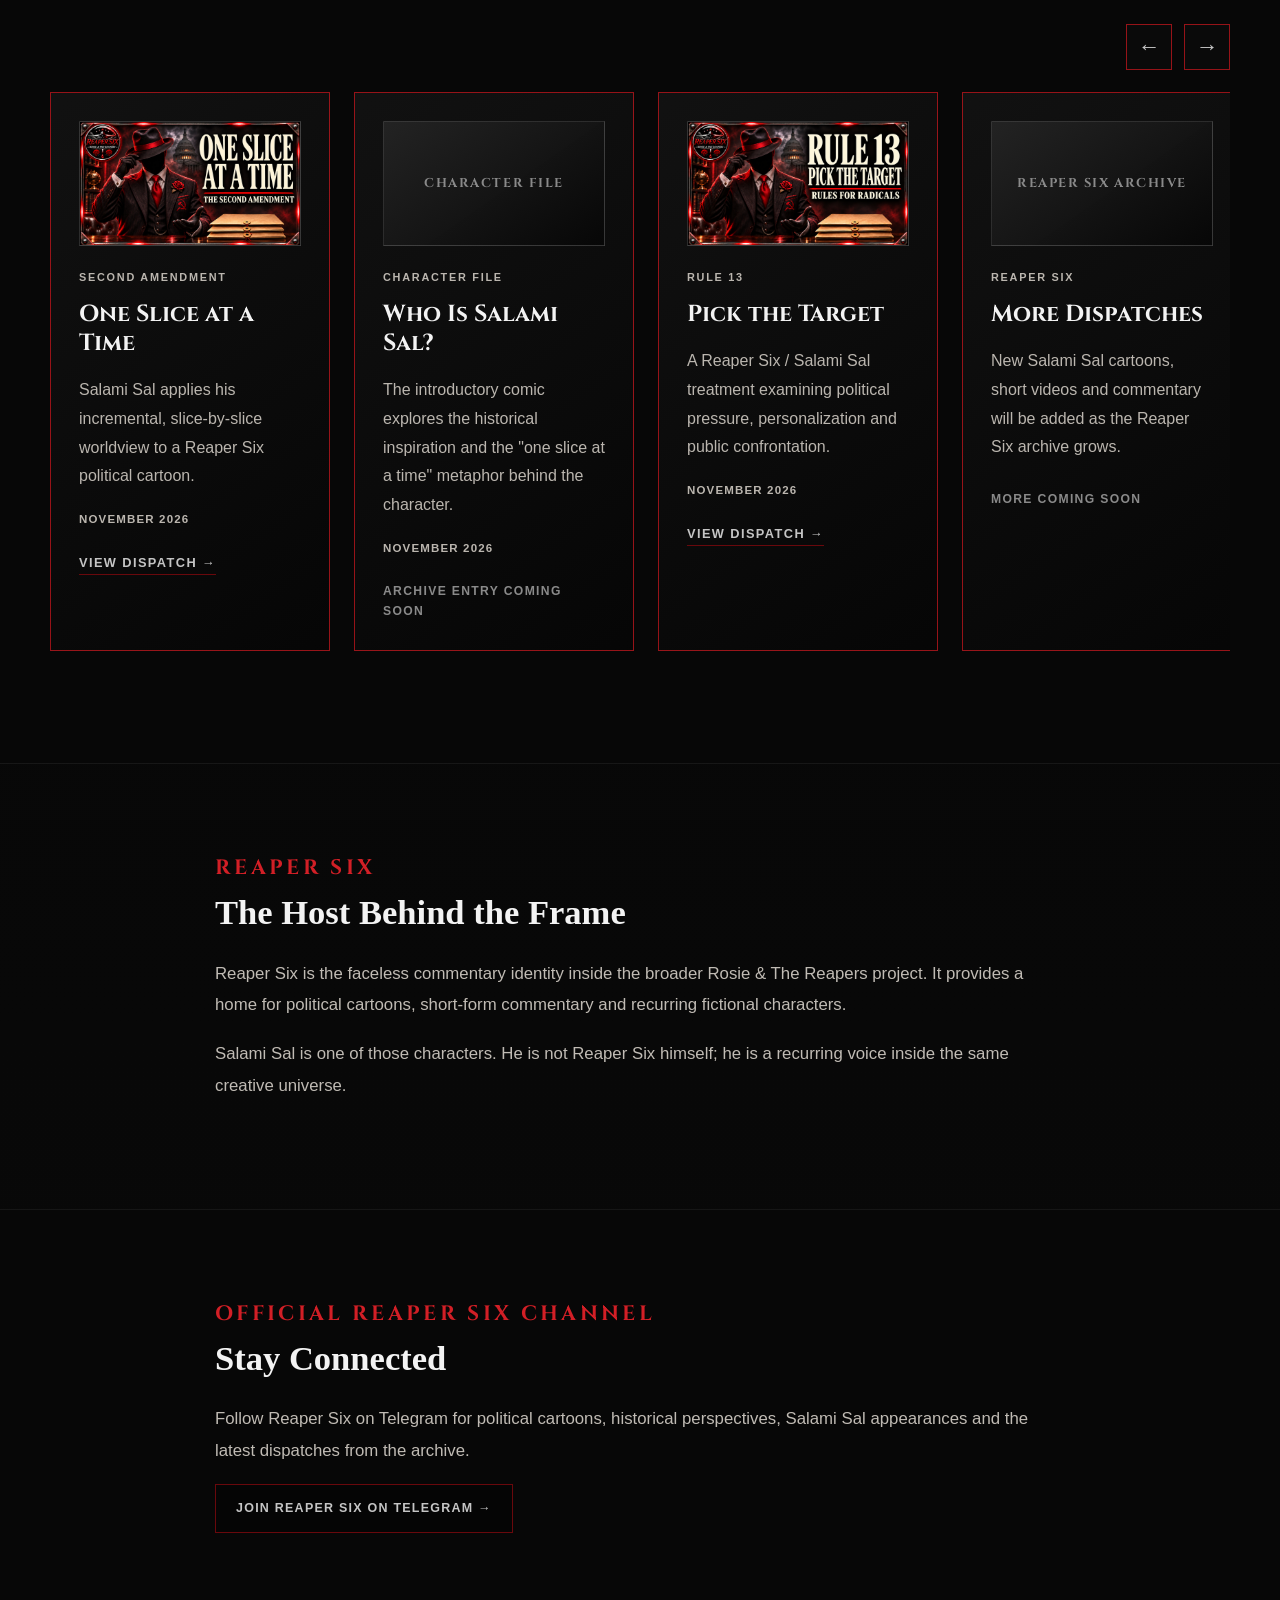
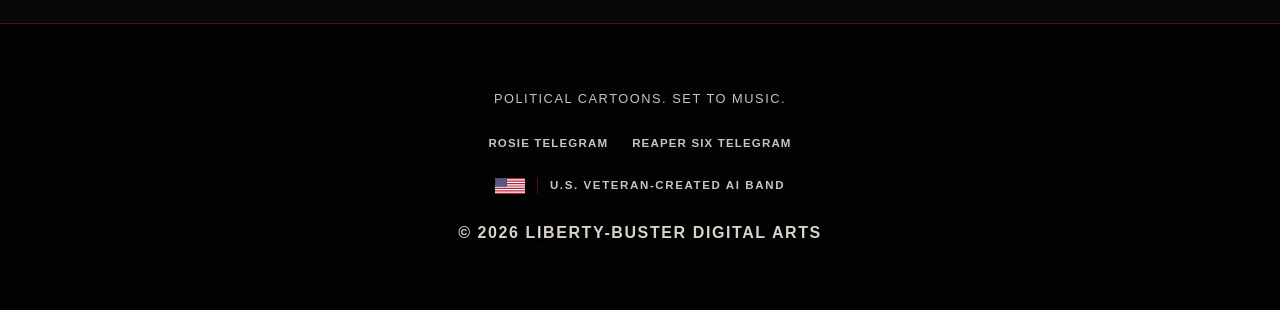
==== commit e5e6ce67: "Integrate Reaper Six hero logo and refine typography Added hero logo section with image and styling." ====
--- a/reaper-six.html
+++ b/reaper-six.html
@@ -40,6 +40,47 @@
     .reaper-six-page .song-caption {
       max-width: 720px;
     }
+     
+    /* REAPER SIX HERO BRANDING */
+
+    .reaper-six-hero-logo {
+      margin-bottom: 20px;
+    }
+
+    .reaper-six-hero-logo img {
+      display: block;
+      width: 180px;
+      max-width: 100%;
+      height: auto;
+
+      filter:
+        drop-shadow(0 0 18px rgba(190, 22, 29, 0.22))
+        drop-shadow(0 8px 18px rgba(0, 0, 0, 0.85));
+    }
+
+    .reaper-six-page .song-category {
+      font-size: clamp(1rem, 1.5vw, 1.25rem);
+      letter-spacing: 0.22em;
+      margin-bottom: 18px;
+    }
+
+    .reaper-six-page .song-heading h1 {
+      font-size: clamp(2.8rem, 5vw, 4.75rem);
+      margin-bottom: 22px;
+    }
+
+    @media (max-width: 700px) {
+
+      .reaper-six-hero-logo img {
+        width: 130px;
+      }
+
+      .reaper-six-hero-logo {
+        margin-bottom: 18px;
+      }
+
+    }
+
 
     .reaper-six-card-grid {
       margin-top: 34px;
@@ -321,9 +362,17 @@
       </div>
 
       <div class="song-heading">
-        <p class="song-category">
-          Reaper Six Presents
-        </p>
+
+  <div class="reaper-six-hero-logo">
+    <img
+      src="assets/reaper-six-logo.png"
+      alt="Official Reaper Six logo"
+    >
+  </div>
+
+  <p class="song-category">
+    Reaper Six Presents
+  </p>
 
         <h1>
           Salami<br>
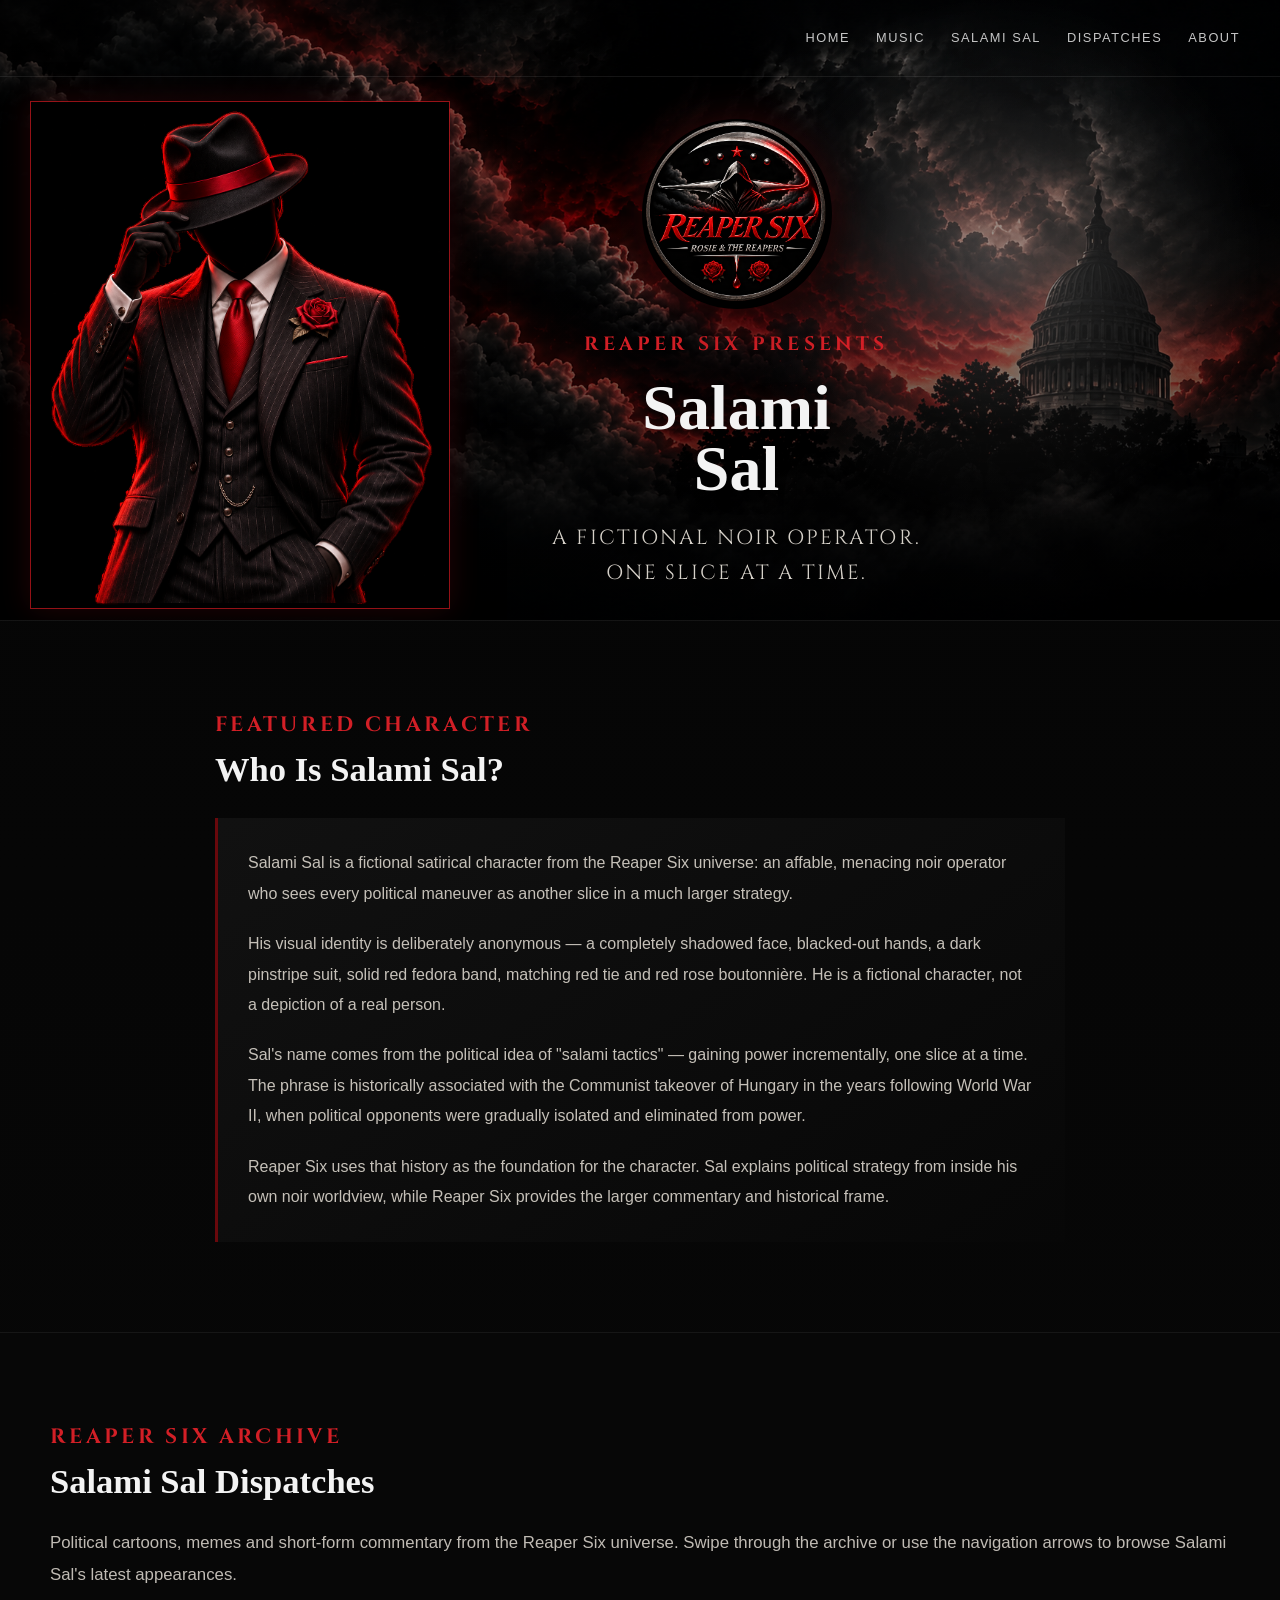
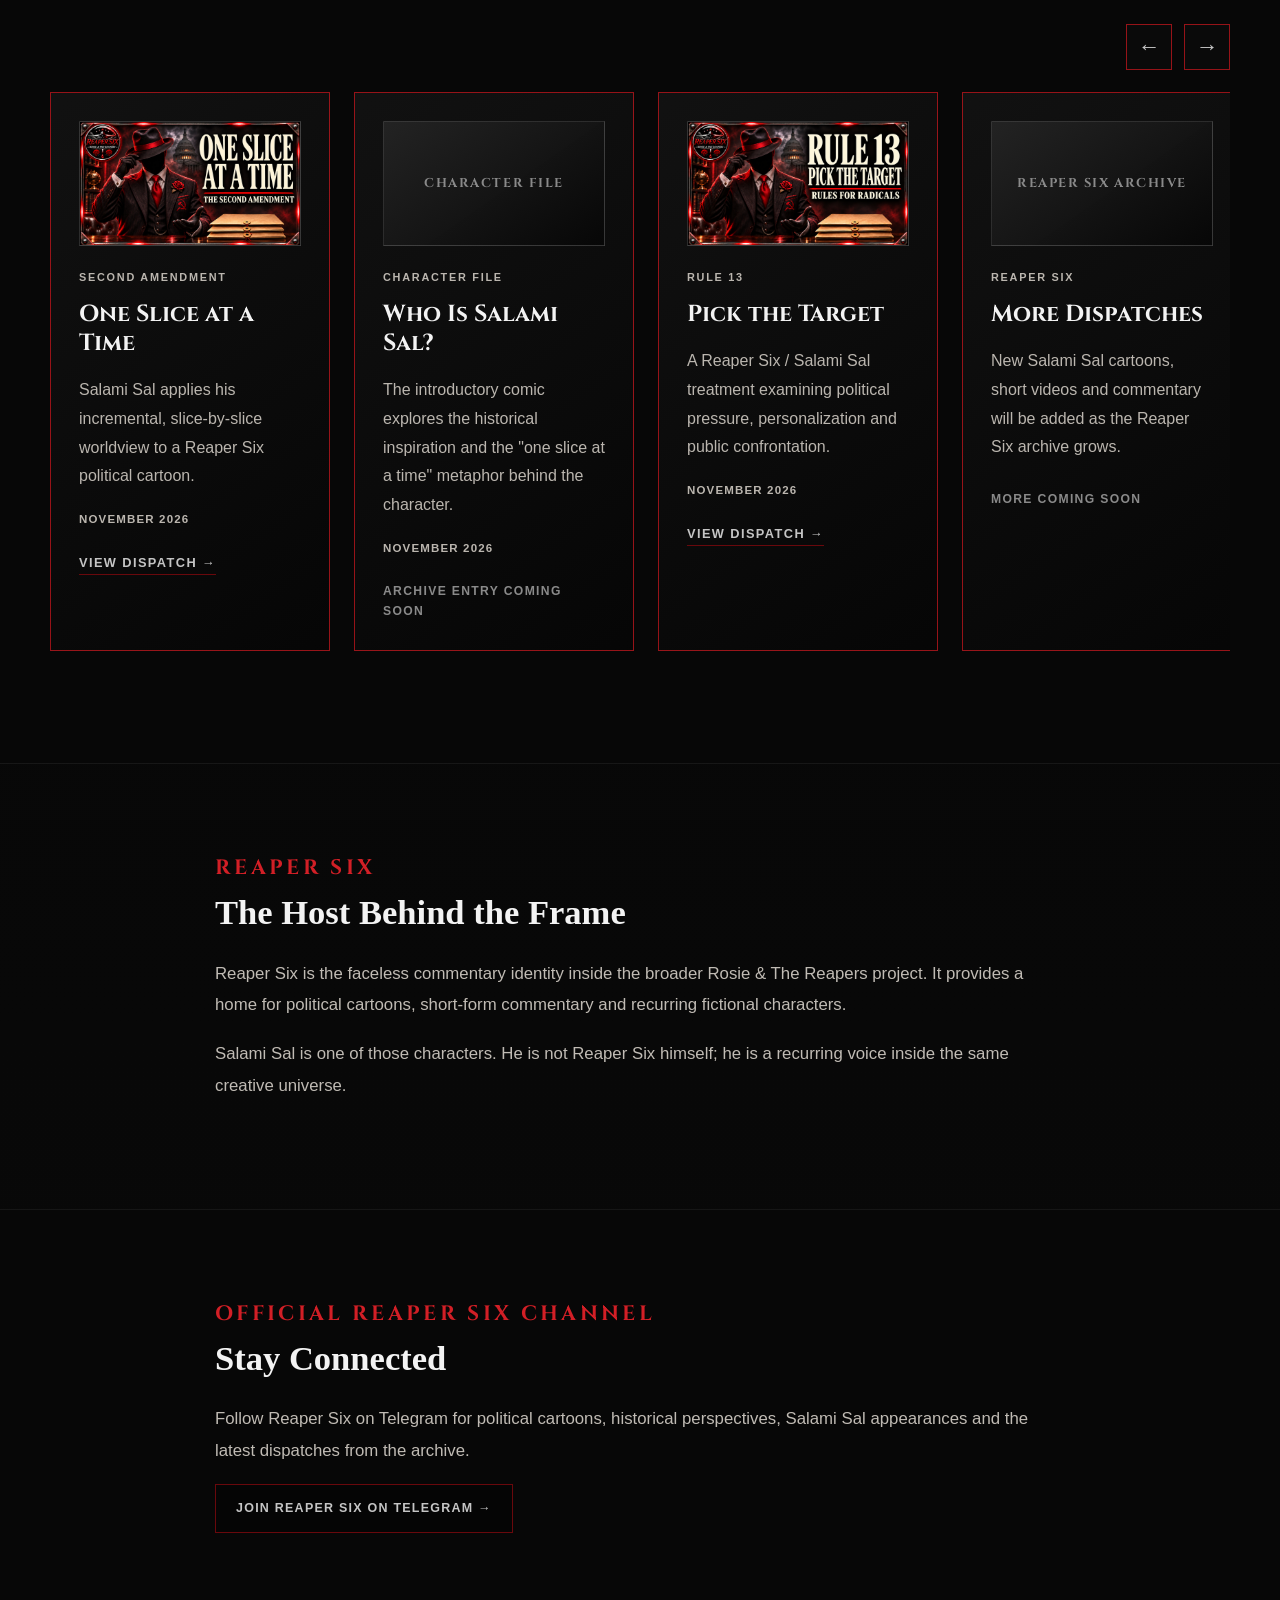
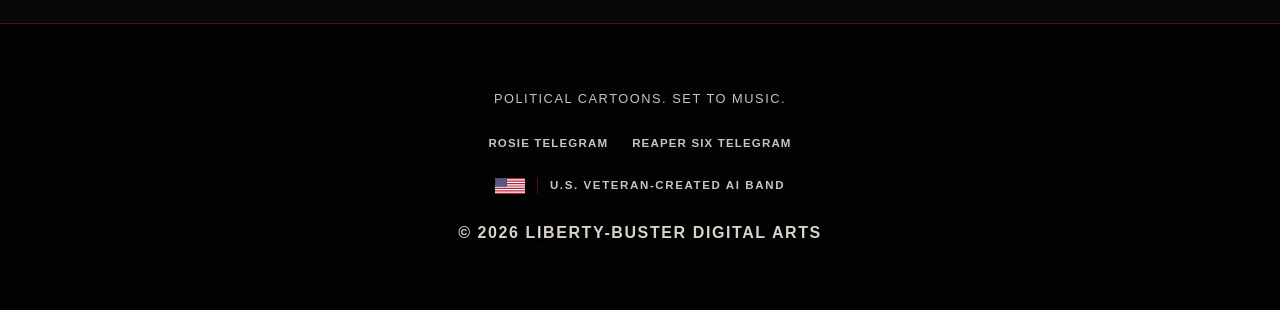
==== commit 4c6e0538: "Refine Reaper Six hero logo and typography alignment Updated CSS styles for the REAPER SIX hero logo" ====
--- a/reaper-six.html
+++ b/reaper-six.html
@@ -43,19 +43,27 @@
      
     /* REAPER SIX HERO BRANDING */
 
-    .reaper-six-hero-logo {
-      margin-bottom: 20px;
+       .reaper-six-hero-logo {
+      width: fit-content;
+      margin: 0 auto 20px;
     }
 
     .reaper-six-hero-logo img {
       display: block;
-      width: 180px;
+      width: 190px;
       max-width: 100%;
       height: auto;
+
+      border-radius: 50%;
 
       filter:
         drop-shadow(0 0 18px rgba(190, 22, 29, 0.22))
         drop-shadow(0 8px 18px rgba(0, 0, 0, 0.85));
+    }
+         .reaper-six-page .song-heading {
+      width: fit-content;
+      max-width: 100%;
+      text-align: center;
     }
 
     .reaper-six-page .song-category {
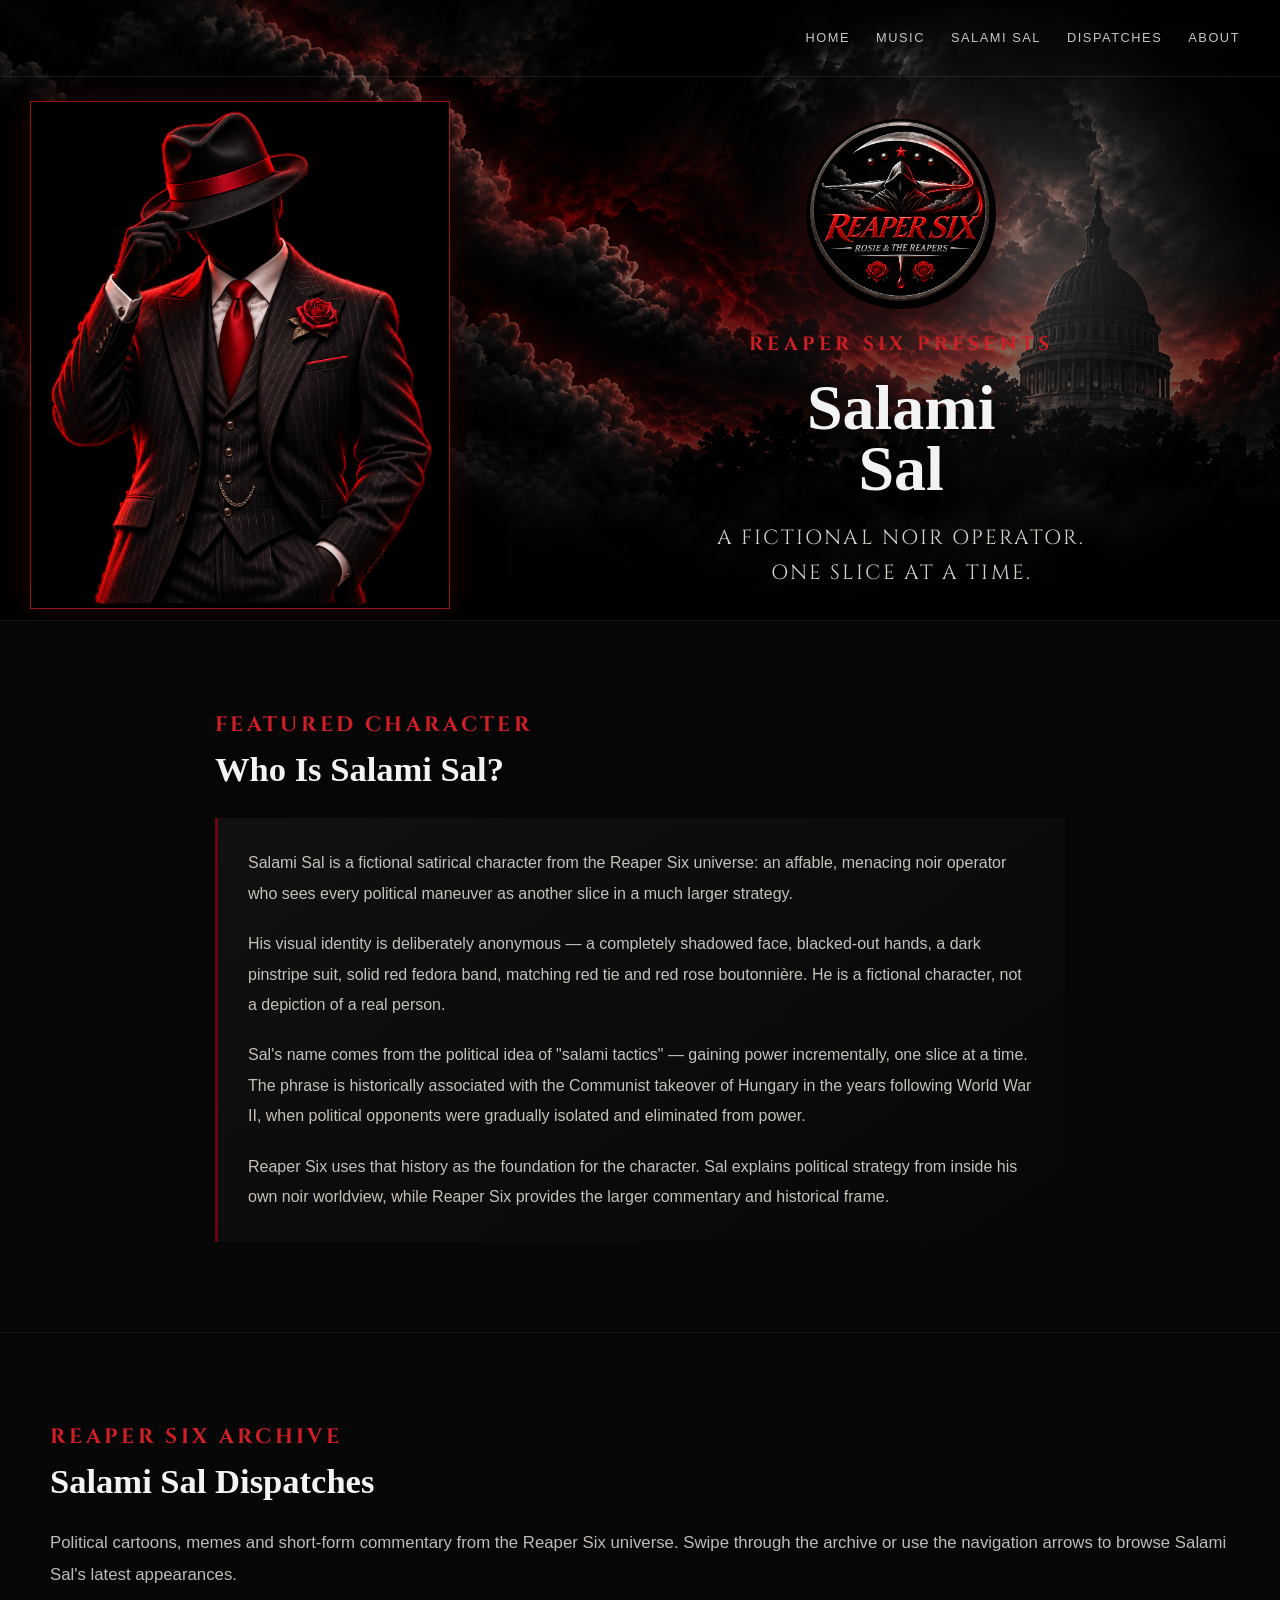
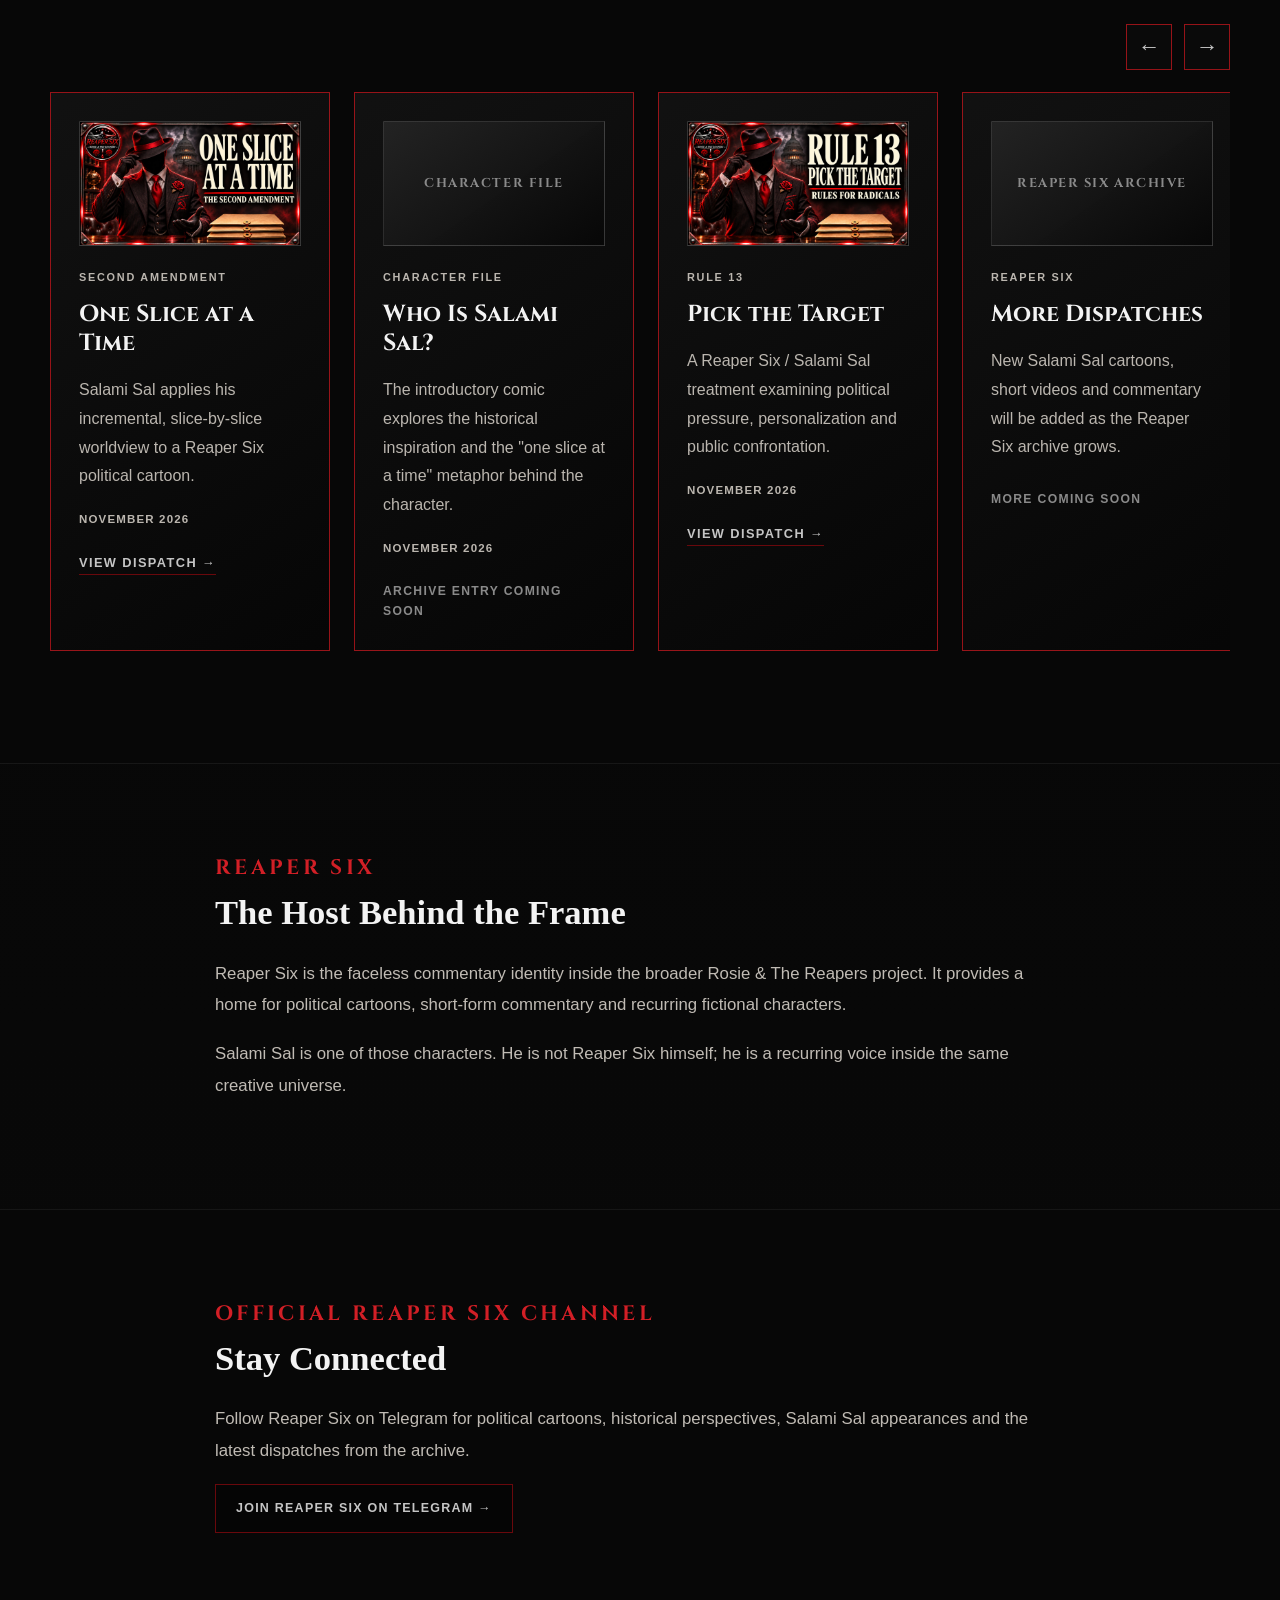
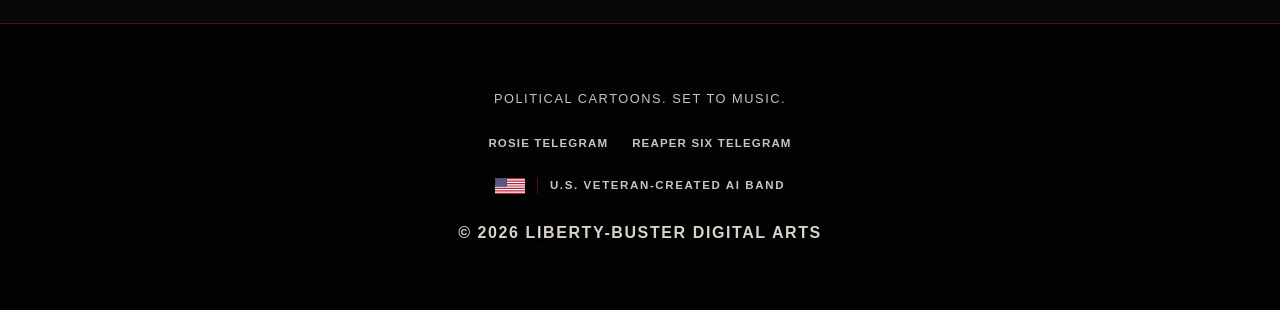
==== commit 2cfbdabf: "Refine responsive Reaper Six hero layout Updated CSS grid layout for song hero content and adjusted " ====
--- a/reaper-six.html
+++ b/reaper-six.html
@@ -21,9 +21,36 @@
   <link rel="stylesheet" href="styles.css">
 
   <style>
+    
     .reaper-six-page .song-hero-content {
-      grid-template-columns: minmax(300px, 420px) 1fr;
-    }
+      grid-template-columns: minmax(300px, 420px) minmax(0, 1fr);
+
+      grid-template-areas:
+        "portrait branding"
+        "portrait heading";
+
+      grid-template-rows: auto auto;
+
+      row-gap: 0;
+    }
+
+    .reaper-six-branding {
+      grid-area: branding;
+      text-align: center;
+      align-self: end;
+    }
+
+    .salami-sal-portrait {
+      grid-area: portrait;
+      align-self: center;
+    }
+
+    .reaper-six-page .song-heading {
+      grid-area: heading;
+      align-self: start;
+      justify-self: center;
+    }
+
 
     .salami-sal-portrait img {
       display: block;
@@ -181,19 +208,49 @@
       margin-bottom: 0;
     }
 
+   
     @media (max-width: 1100px) {
+
       .reaper-six-page .song-hero-content {
-        grid-template-columns: 1fr;
+        grid-template-columns: minmax(0, 1fr);
+
+        grid-template-areas:
+          "branding"
+          "portrait"
+          "heading";
+
+        grid-template-rows: auto auto auto;
+
+        gap: 24px;
+
+        justify-items: center;
+      }
+
+      .reaper-six-branding {
+        width: 100%;
+      }
+
+      .salami-sal-portrait {
+        width: 100%;
+        max-width: 380px;
       }
 
       .salami-sal-portrait img {
         max-width: 380px;
+        margin: 0 auto;
+      }
+
+      .reaper-six-page .song-heading {
+        width: 100%;
+        text-align: center;
       }
 
       .reaper-six-card-grid {
         grid-template-columns: 1fr;
       }
-    }
+
+    }
+
   /* =========================================
    SALAMI SAL DISPATCH CAROUSEL
    ========================================= */
@@ -360,7 +417,23 @@
     <div class="song-hero-atmosphere"></div>
     <div class="song-hero-overlay"></div>
 
+   
     <div class="song-hero-content">
+
+      <div class="reaper-six-branding">
+
+        <div class="reaper-six-hero-logo">
+          <img
+            src="assets/reaper-six-logo.png"
+            alt="Official Reaper Six logo"
+          >
+        </div>
+
+        <p class="song-category">
+          Reaper Six Presents
+        </p>
+
+      </div>
 
       <div class="salami-sal-portrait">
         <img
@@ -371,17 +444,6 @@
 
       <div class="song-heading">
 
-  <div class="reaper-six-hero-logo">
-    <img
-      src="assets/reaper-six-logo.png"
-      alt="Official Reaper Six logo"
-    >
-  </div>
-
-  <p class="song-category">
-    Reaper Six Presents
-  </p>
-
         <h1>
           Salami<br>
           Sal
@@ -391,9 +453,11 @@
           A fictional noir operator.<br>
           One slice at a time.
         </p>
+
       </div>
 
     </div>
+ 
   </section>
 
 
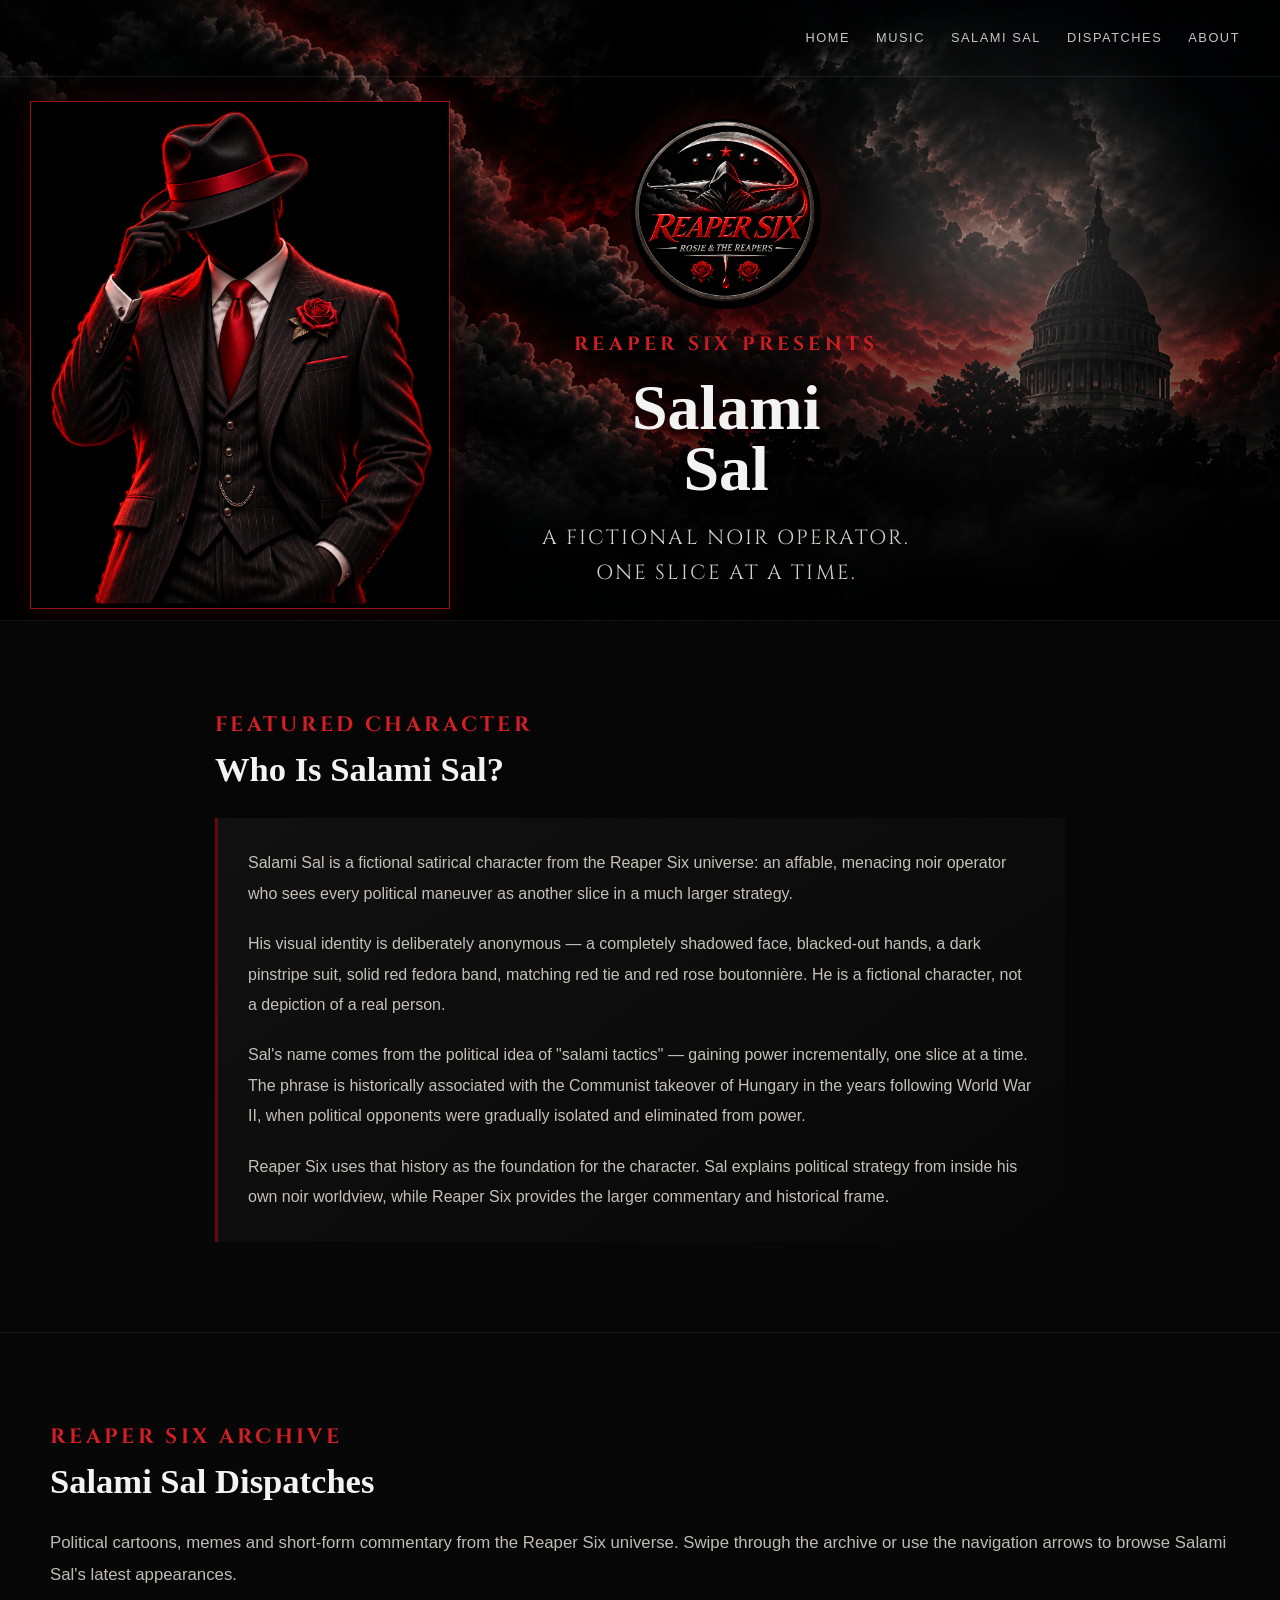
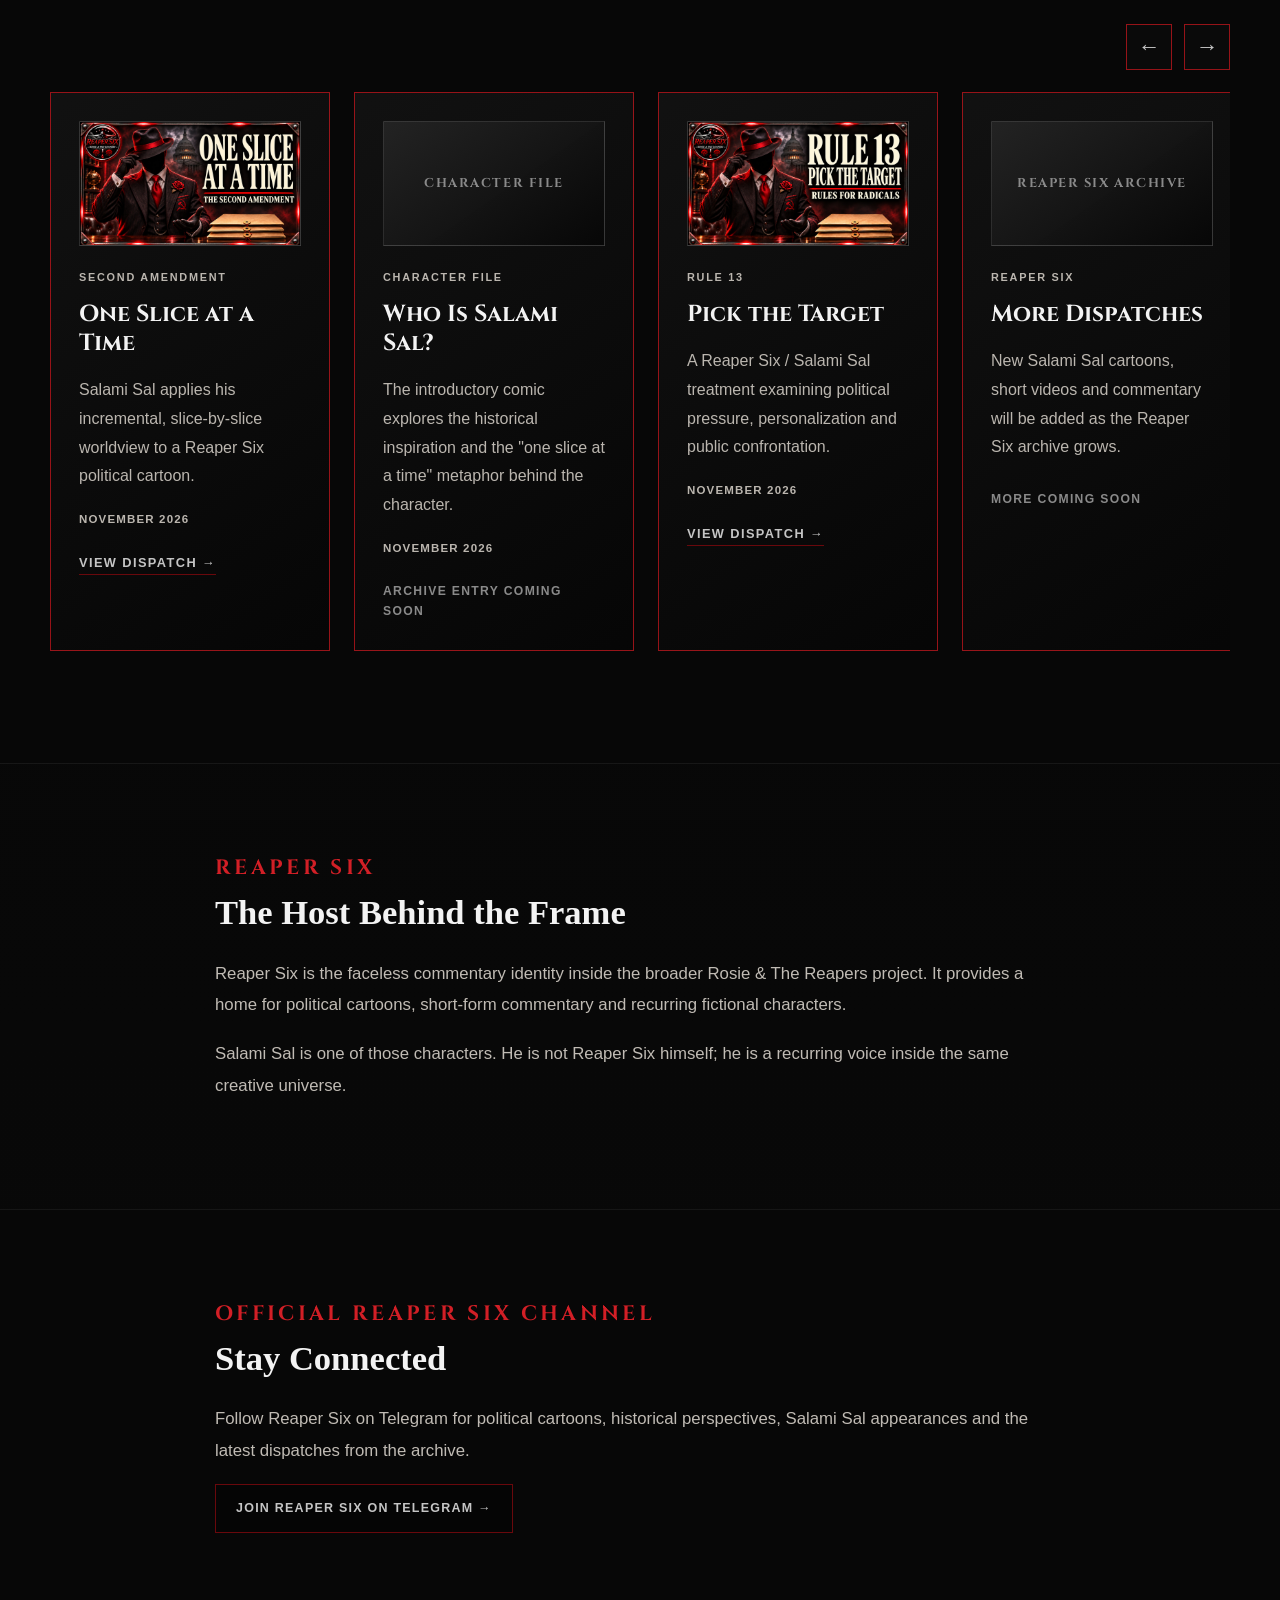
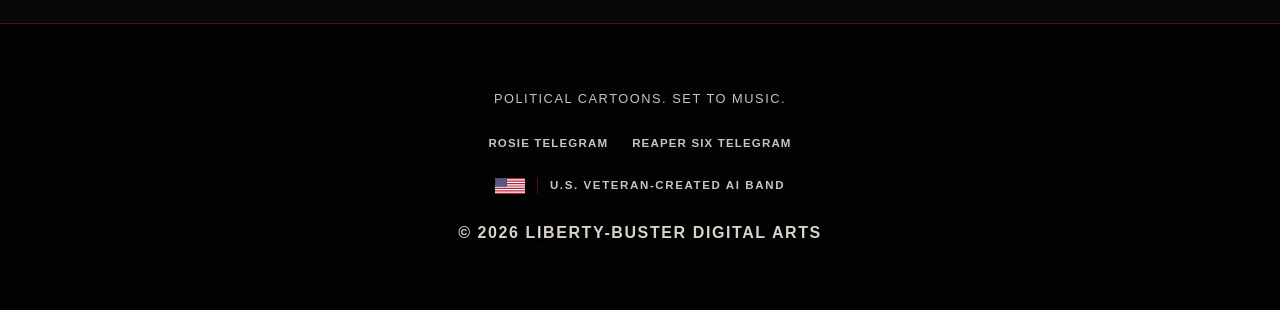
==== commit ef3692ad: "Refine desktop Reaper Six hero positioning Add media query for desktop hero alignment adjustments." ====
--- a/reaper-six.html
+++ b/reaper-six.html
@@ -50,7 +50,16 @@
       align-self: start;
       justify-self: center;
     }
-
+        /* DESKTOP HERO ALIGNMENT */
+
+    @media (min-width: 1101px) {
+
+      .reaper-six-branding,
+      .reaper-six-page .song-heading {
+        transform: translateX(-175px);
+      }
+
+    }
 
     .salami-sal-portrait img {
       display: block;
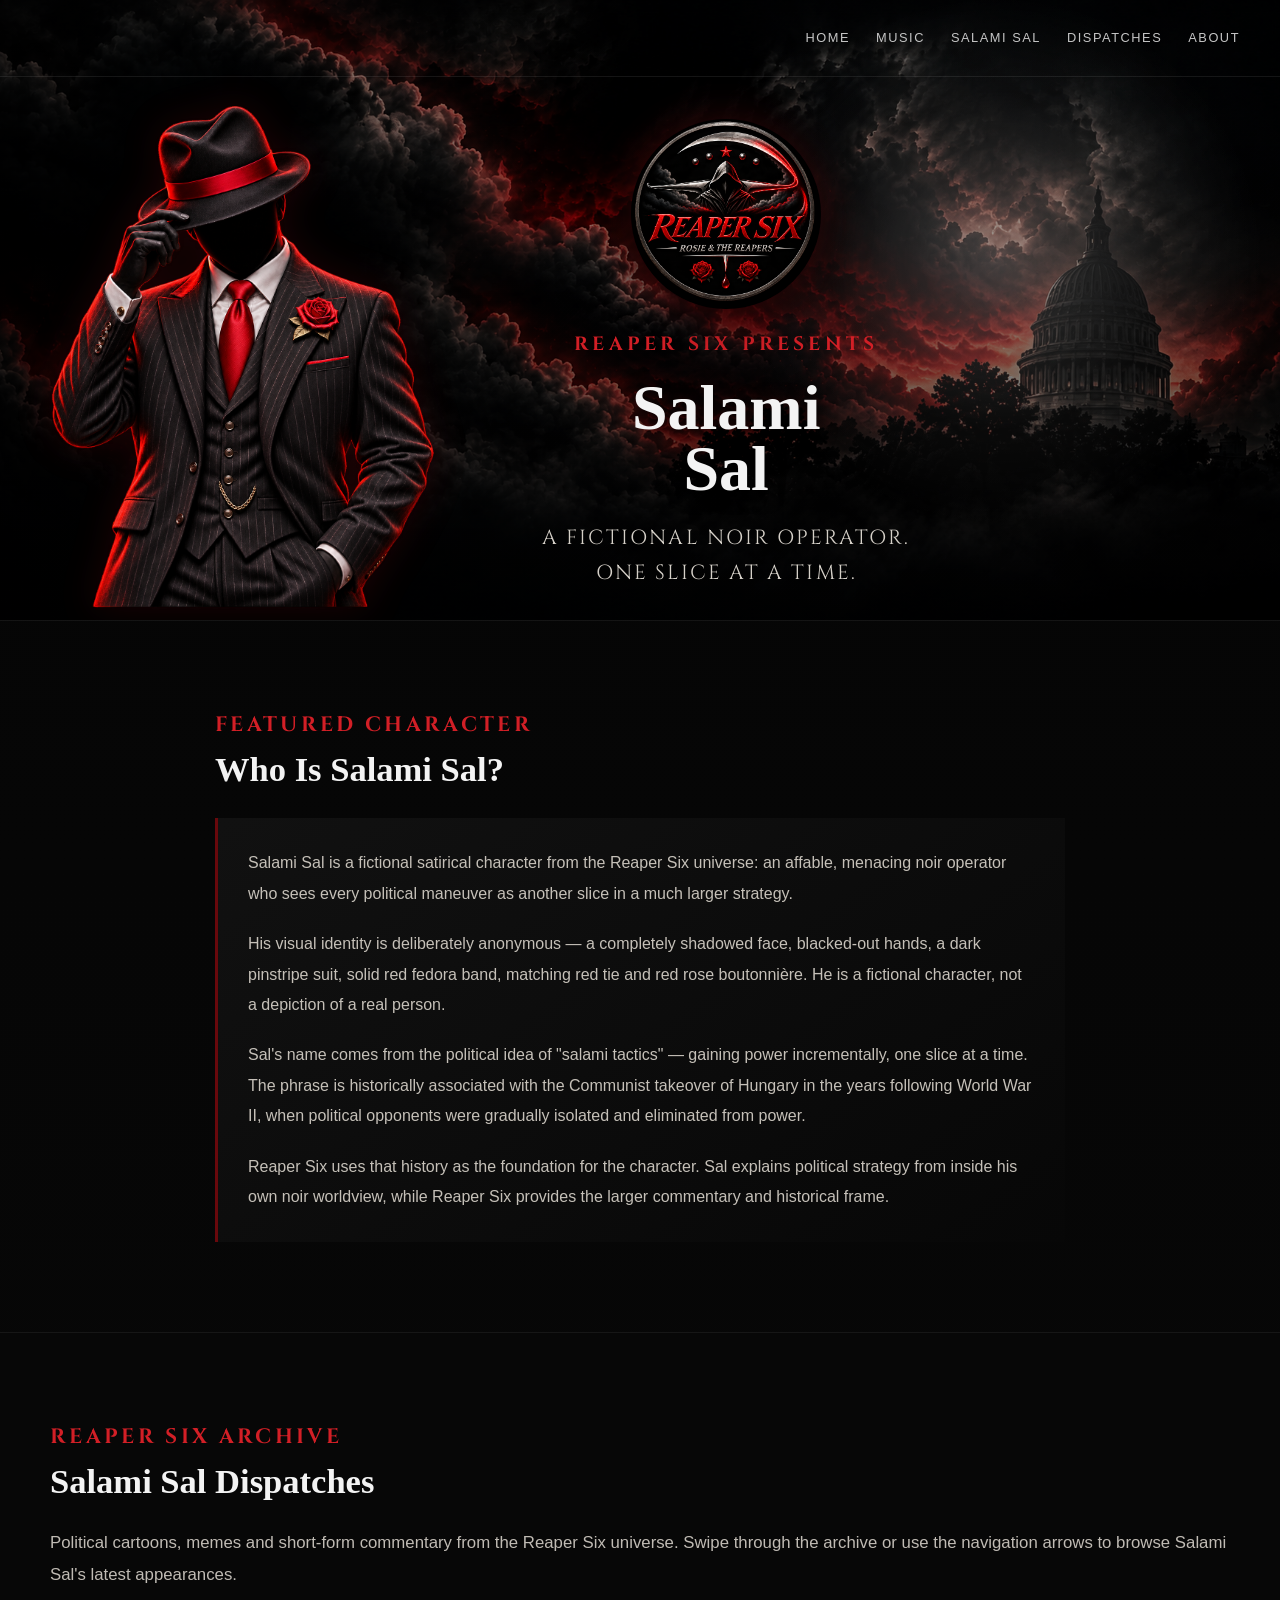
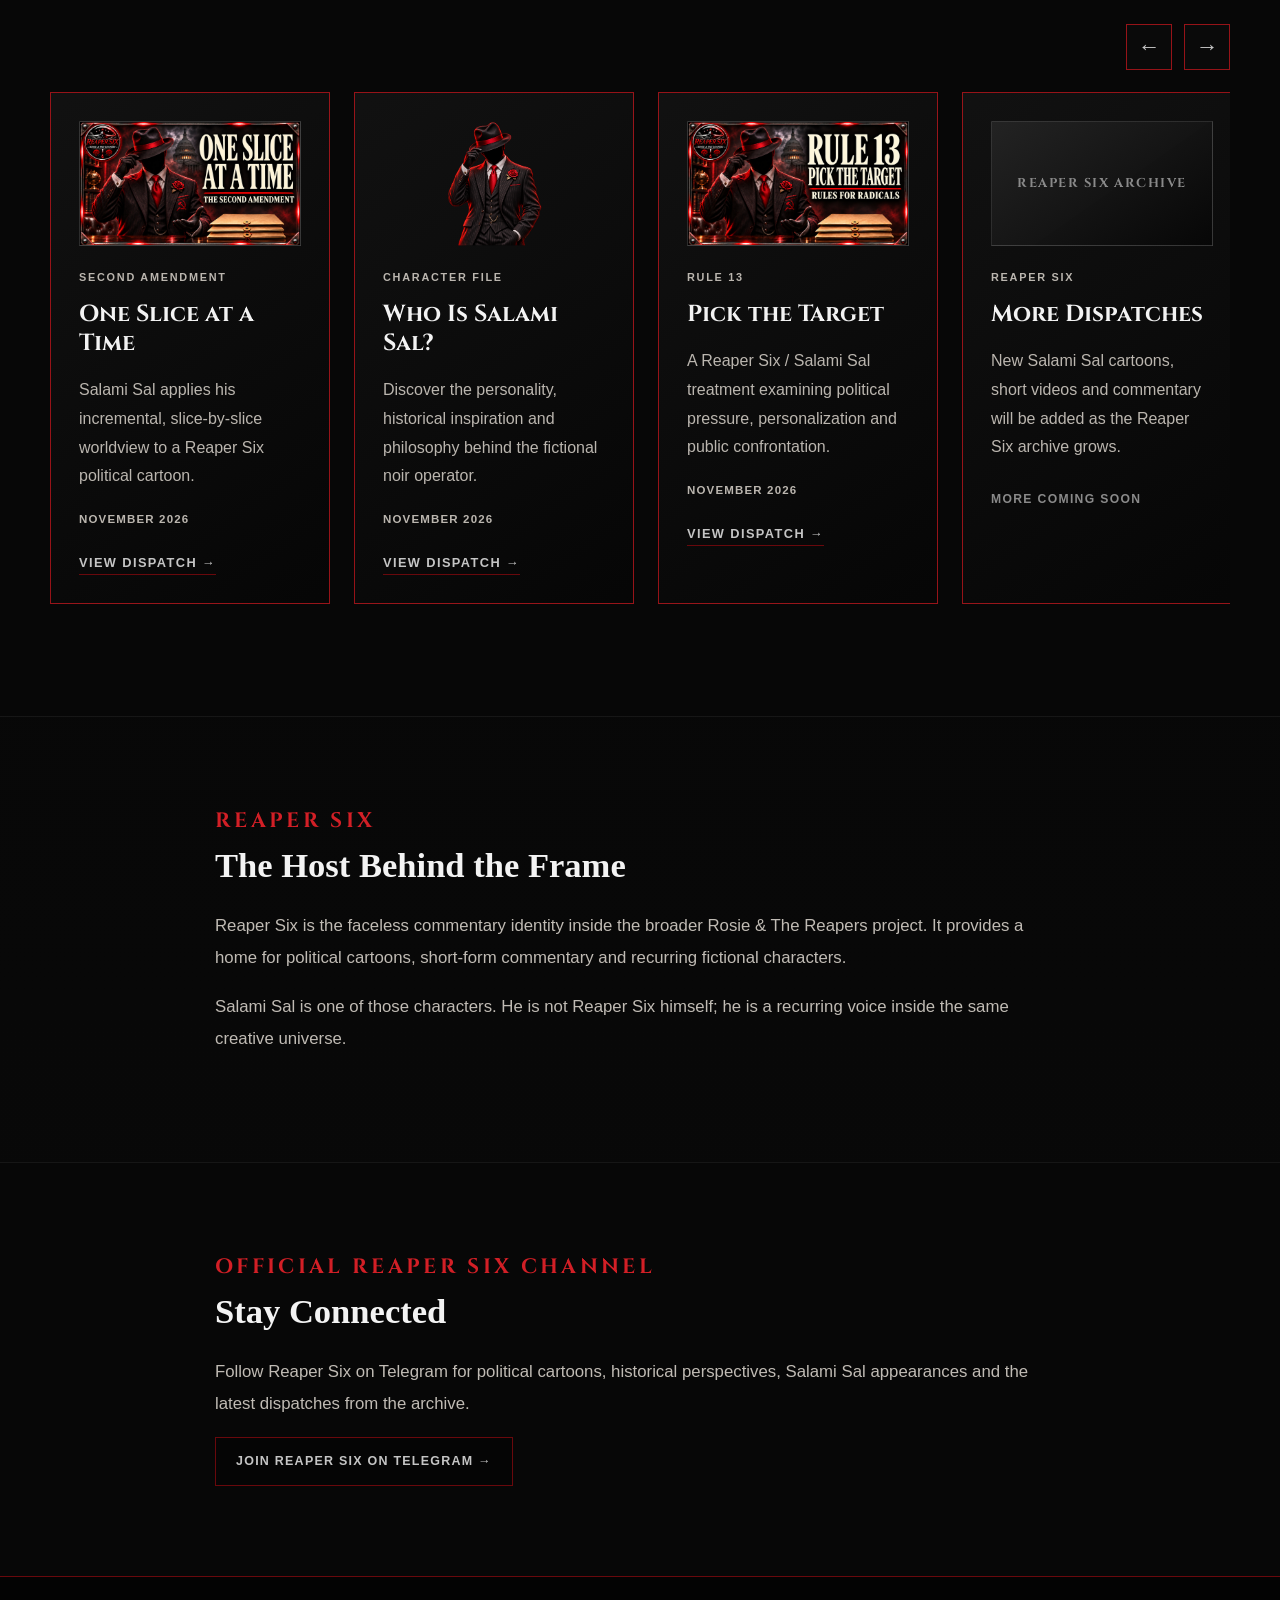
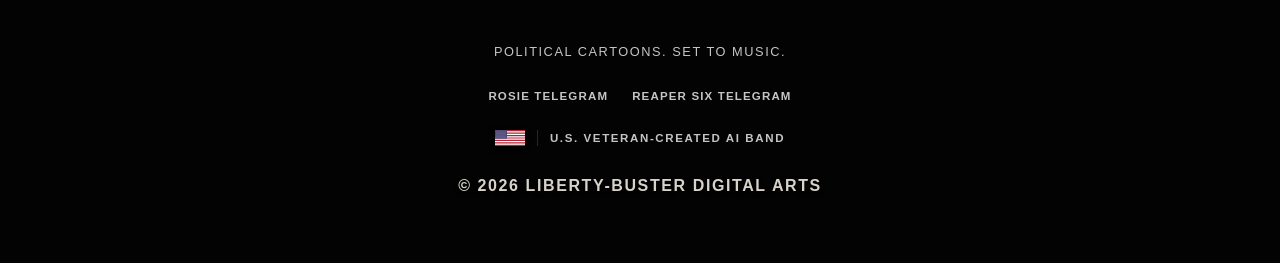
==== commit fe3d7d11: "Integrate transparent Salami Sal portrait and activate character file Updated image sources and styl" ====
--- a/reaper-six.html
+++ b/reaper-six.html
@@ -61,16 +61,17 @@
 
     }
 
-    .salami-sal-portrait img {
+        .salami-sal-portrait img {
       display: block;
       width: 100%;
       max-width: 420px;
       height: auto;
 
-      border: 1px solid var(--border-red);
-      box-shadow:
-        0 0 28px rgba(190, 22, 29, 0.18),
-        0 18px 38px rgba(0, 0, 0, 0.72);
+      border: none;
+      background: transparent;
+      box-shadow: none;
+
+      filter: drop-shadow(0 0 18px rgba(190, 22, 29, 0.15));
     }
 
     .reaper-six-page .song-caption {
@@ -446,7 +447,7 @@
 
       <div class="salami-sal-portrait">
         <img
-          src="assets/salami-sal-portrait.png"
+          src="assets/salami-sal-transparent.png"
           alt="Salami Sal, a fictional faceless noir character from Reaper Six"
         >
       </div>
@@ -605,10 +606,15 @@
 
 </article>
 
-        <article class="reaper-six-card">
-
-          <div class="dispatch-thumb dispatch-thumb-placeholder">
-            Character File
+            <article class="reaper-six-card">
+
+          <div class="dispatch-thumb"
+               style="border: none; background: transparent;">
+            <img
+              src="assets/salami-sal-transparent.png"
+              alt="Who Is Salami Sal? — Character File"
+              style="object-fit: contain;"
+            >
           </div>
 
           <p class="card-category">
@@ -620,19 +626,19 @@
           </h3>
 
           <p>
-            The introductory comic explores the historical inspiration
-            and the "one slice at a time" metaphor behind the character.
+            Discover the personality, historical inspiration
+            and philosophy behind the fictional noir operator.
           </p>
 
           <p class="dispatch-date">
             November 2026
           </p>
 
-          <span class="reaper-six-status">
-            Archive entry coming soon
-          </span>
-
-        </article>
+          <a href="dispatches/who-is-salami-sal.html">
+            View Dispatch →
+          </a>
+
+        </article>    
 
 
       <article class="reaper-six-card">
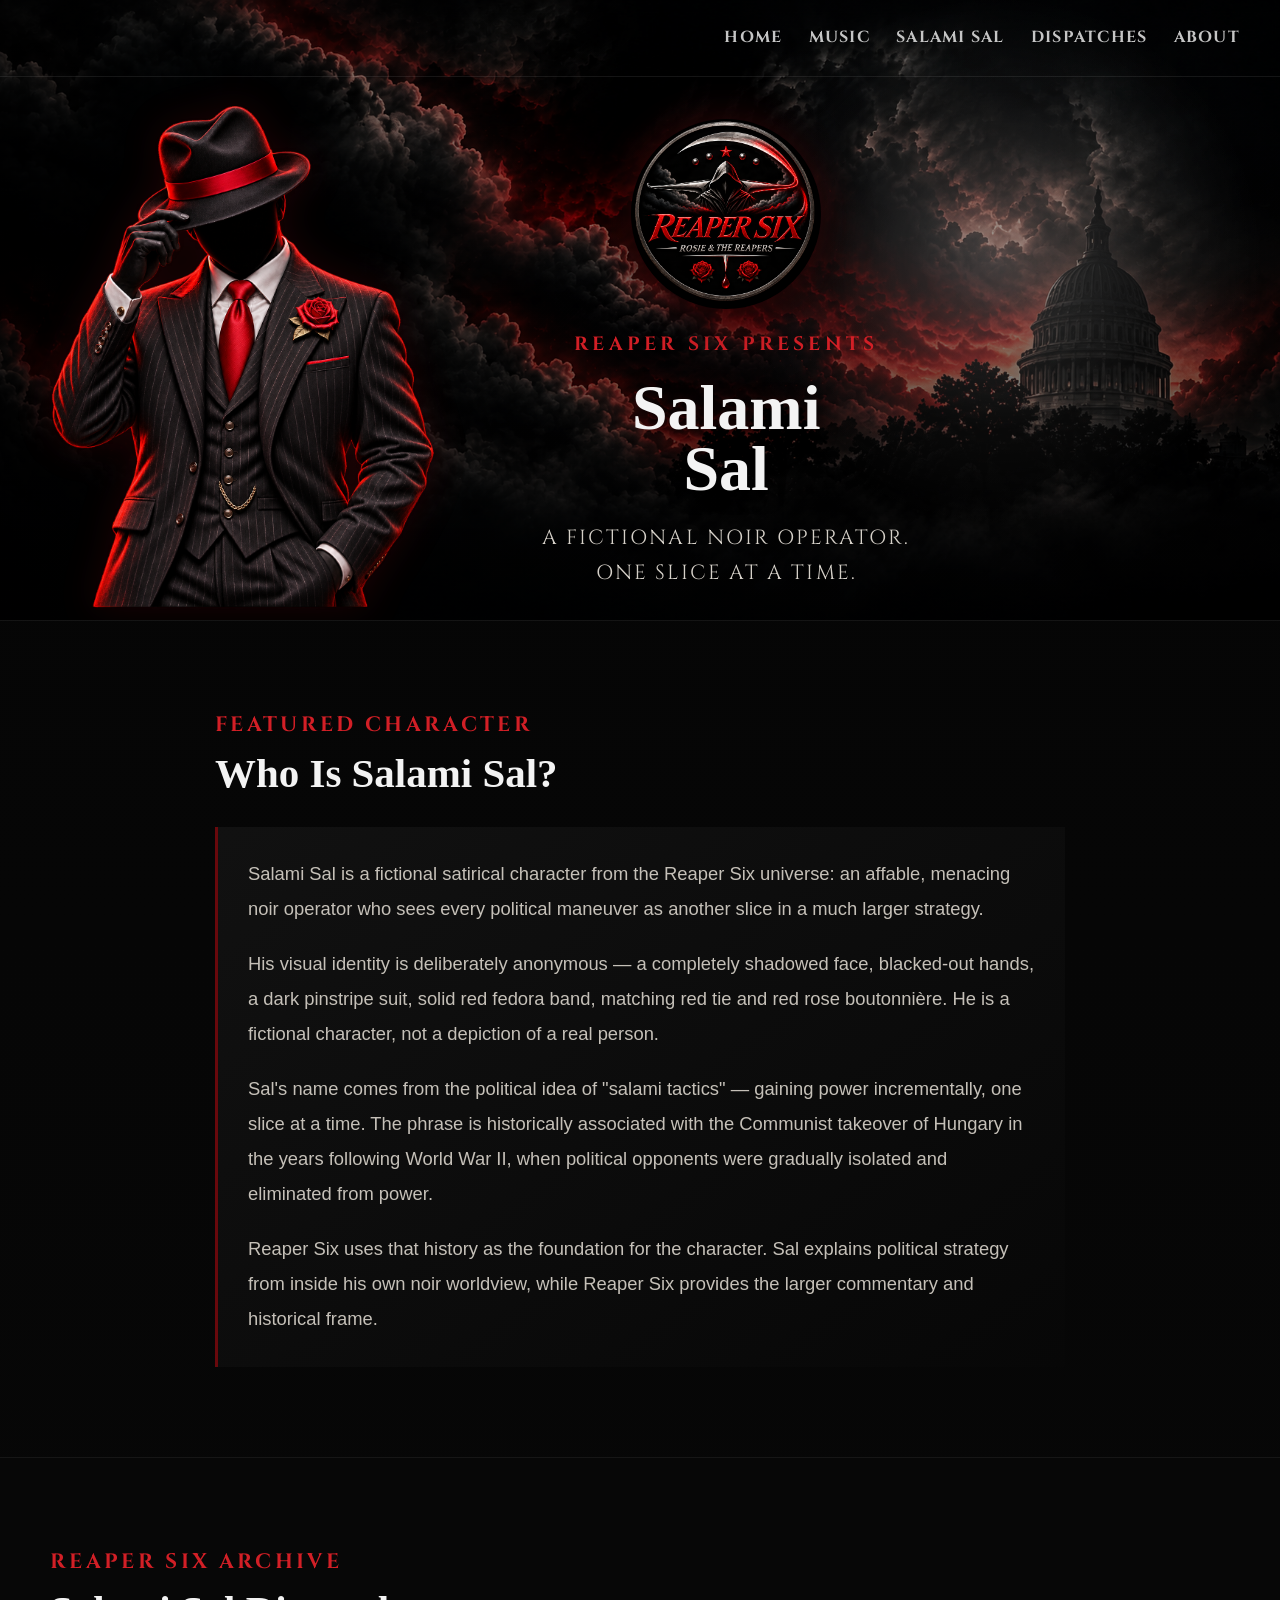
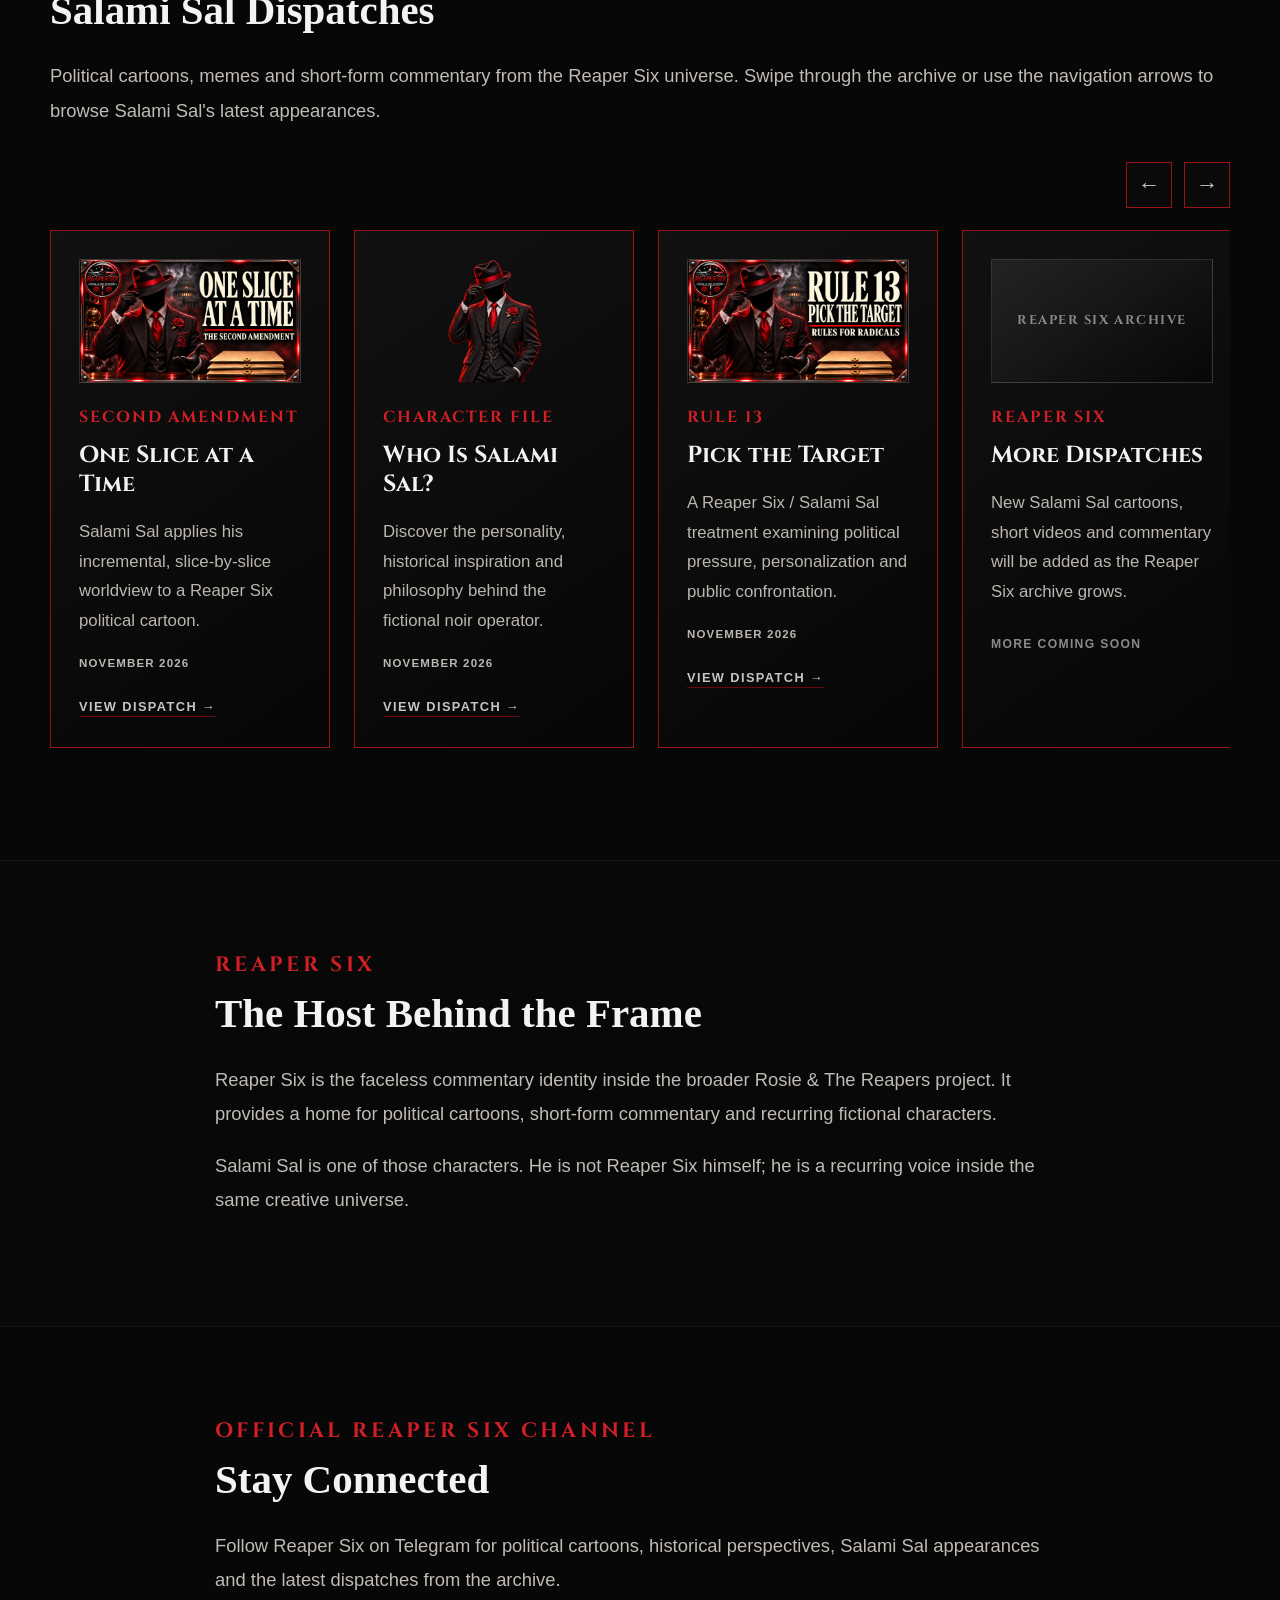
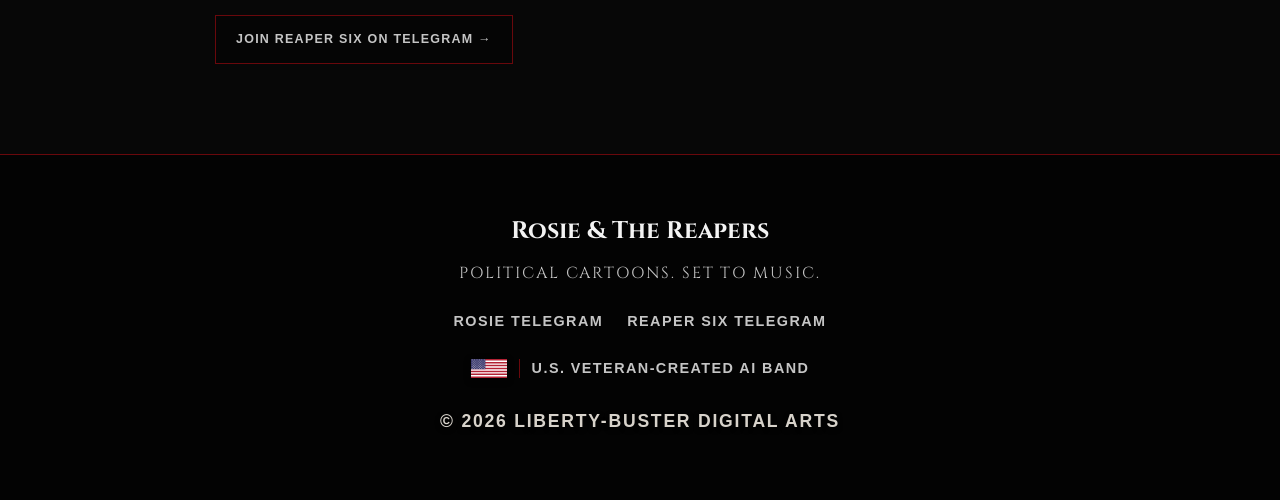
==== commit 9f643230: "Standardize Reaper Six footer branding" ====
--- a/reaper-six.html
+++ b/reaper-six.html
@@ -781,6 +781,9 @@
 </main>
 
 <footer class="site-footer">
+   <p class="footer-brand">
+    Rosie &amp; The Reapers
+  </p> 
   <p class="footer-tagline">
     Political Cartoons. Set to Music.
   </p>
--- a/styles.css
+++ b/styles.css
@@ -112,9 +112,11 @@
   display: flex;
   gap: 26px;
 
-  font-size: 0.8rem;
-
-  letter-spacing: 0.12em;
+  font-family: "Cinzel", Georgia, serif;
+  font-size: 1rem;
+  font-weight: 700;
+
+  letter-spacing: 0.08em;
 
   text-transform: uppercase;
 }
@@ -1397,3 +1399,302 @@
   }
 
 }
+/* =========================================================
+   GLOBAL TYPOGRAPHY STANDARD
+   Based on the Reaper Six visual identity
+   ========================================================= */
+
+/* RED SECTION LABELS */
+
+.section-label,
+.song-section .section-label {
+  color: var(--red-bright);
+
+  font-family: "Cinzel", Georgia, serif;
+  font-size: clamp(1.1rem, 1.7vw, 1.3rem);
+  font-weight: 700;
+
+  letter-spacing: 0.16em;
+  line-height: 1.35;
+
+  text-transform: uppercase;
+}
+
+
+/* MAIN SECTION HEADINGS */
+
+.section h2,
+.song-section h2 {
+  font-family: Georgia, "Times New Roman", serif;
+  font-size: clamp(2rem, 3.2vw, 3rem);
+  line-height: 1.12;
+}
+
+
+/* SONG HERO CATEGORY */
+
+.song-category {
+  font-size: clamp(1rem, 1.5vw, 1.25rem);
+}
+
+
+/* CARD CATEGORY LABELS */
+
+.content-card .card-category,
+.music-carousel .content-card .card-category,
+.reaper-six-card .card-category {
+  color: var(--red-bright);
+
+  font-family: "Cinzel", Georgia, serif;
+   font-size: 1rem;
+  font-weight: 700;
+
+  letter-spacing: 0.12em;
+  line-height: 1.5;
+}
+
+
+/* CARD TITLES */
+
+.content-card h3,
+.reaper-six-card h3 {
+  font-family: "Cinzel", Georgia, serif;
+  font-size: clamp(1.5rem, 1.8vw, 1.9rem);
+  line-height: 1.3;
+}
+
+
+/* RESEARCH AND REFERENCE SUBHEADINGS */
+
+.reference-panel h3,
+.sources-panel h3 {
+  font-size: clamp(1.2rem, 1.5vw, 1.4rem);
+  line-height: 1.4;
+}
+
+
+/* LYRIC SECTION LABELS */
+
+.lyric-section-label {
+  font-size: clamp(1rem, 1.3vw, 1.15rem);
+}
+
+
+/* ARCHIVE NAVIGATION LINKS */
+
+.content-card a,
+.reaper-six-card a {
+  font-size: 0.95rem;
+  line-height: 1.5;
+}
+
+
+/* MUSIC PLATFORM LINKS */
+
+.dsp-links a {
+  font-size: 0.9rem;
+}
+/* =========================================================
+   GLOBAL READABILITY STANDARD
+   ========================================================= */
+
+/* GENERAL READING TEXT */
+
+.section-copy,
+.song-body-copy,
+.character-details p,
+.reference-panel p,
+.sources-panel p,
+.listen-panel p,
+.dispatch-panel p {
+  font-size: 1.15rem;
+  line-height: 1.85;
+}
+
+
+/* SONG LYRICS */
+
+.lyrics-panel {
+  font-size: 1.3rem;
+  line-height: 1.85;
+}
+
+
+/* CARD DESCRIPTIONS */
+
+.content-card p:not(.card-category),
+.reaper-six-card p:not(.card-category):not(.dispatch-date) {
+  font-size: 1.05rem;
+  line-height: 1.75;
+}
+
+
+/* CAROUSEL CATEGORY CONSISTENCY */
+
+#music-carousel .content-card .card-category,
+#salami-carousel .reaper-six-card .card-category {
+  font-size: 1rem;
+  color: var(--red-bright);
+}
+
+
+/* =========================================================
+   STANDARDIZED SITE FOOTER
+   ========================================================= */
+
+.site-footer {
+  padding: 60px 20px;
+  border-top: 1px solid var(--red-dark);
+  background: #030303;
+  text-align: center;
+}
+
+.site-footer .footer-brand {
+  margin: 0 0 12px;
+
+  color: var(--white);
+  font-family: "Cinzel", Georgia, serif;
+  font-size: 1.5rem;
+  font-weight: 700;
+  line-height: 1.4;
+}
+
+.site-footer .footer-tagline {
+  font-family: "Cinzel", Georgia, serif;
+  font-size: 1rem;
+  line-height: 1.6;
+  letter-spacing: 0.12em;
+}
+
+.footer-social-links a {
+  font-size: 0.9rem;
+}
+
+.veteran-badge {
+  font-size: 0.9rem;
+  line-height: 1.6;
+  letter-spacing: 0.1em;
+}
+
+.veteran-flag {
+  width: 36px;
+  height: 19px;
+}
+
+.veteran-divider {
+  height: 19px;
+}
+
+.site-footer .copyright {
+  font-size: 1.1rem;
+  line-height: 1.6;
+}
+
+
+/* =========================================================
+   CAROUSEL SCROLLBAR STYLING
+   ========================================================= */
+
+.music-carousel,
+.salami-carousel {
+  scrollbar-width: thin;
+  scrollbar-color: #a51b21 #161616;
+}
+
+.music-carousel::-webkit-scrollbar,
+.salami-carousel::-webkit-scrollbar {
+  height: 10px;
+}
+
+.music-carousel::-webkit-scrollbar-track,
+.salami-carousel::-webkit-scrollbar-track {
+  background: #161616;
+  border-radius: 5px;
+}
+
+.music-carousel::-webkit-scrollbar-thumb,
+.salami-carousel::-webkit-scrollbar-thumb {
+  background: #a51b21;
+  border: 2px solid #161616;
+  border-radius: 5px;
+}
+
+.music-carousel::-webkit-scrollbar-thumb:hover,
+.salami-carousel::-webkit-scrollbar-thumb:hover {
+  background: var(--red-bright);
+}
+
+
+/* =========================================================
+   MOBILE READABILITY
+   ========================================================= */
+
+@media (max-width: 700px) {
+
+  .lyrics-panel {
+    font-size: 1.2rem;
+    line-height: 1.8;
+  }
+
+  .site-footer {
+    padding: 48px 20px;
+  }
+
+  .site-footer .footer-brand {
+    font-size: 1.3rem;
+  }
+
+  .site-footer .footer-tagline {
+    font-size: 0.9rem;
+  }
+
+  .veteran-badge {
+    font-size: 0.8rem;
+  }
+
+  .site-footer .copyright {
+    font-size: 1rem;
+  }
+/* =========================================================
+   UNIVERSAL CAROUSEL BUTTON STANDARD
+   ========================================================= */
+
+.music-carousel-topbar .music-carousel-button,
+.dispatch-carousel-topbar .carousel-button {
+  appearance: none;
+  -webkit-appearance: none;
+
+  box-sizing: border-box;
+
+  display: inline-flex;
+  align-items: center;
+  justify-content: center;
+
+  flex: 0 0 46px;
+  width: 46px;
+  height: 46px;
+
+  padding: 0;
+  margin: 0;
+  border-radius: 0;
+
+  font-family: Arial, Helvetica, sans-serif;
+  font-size: 1.4rem;
+  font-weight: 400;
+  line-height: 1;
+
+  -webkit-text-size-adjust: 100%;
+  touch-action: manipulation;
+}
+
+@media (max-width: 600px) {
+
+  .music-carousel-topbar .music-carousel-button,
+  .dispatch-carousel-topbar .carousel-button {
+    flex: 0 0 44px;
+    width: 44px;
+    height: 44px;
+  }
+
+}
+}
